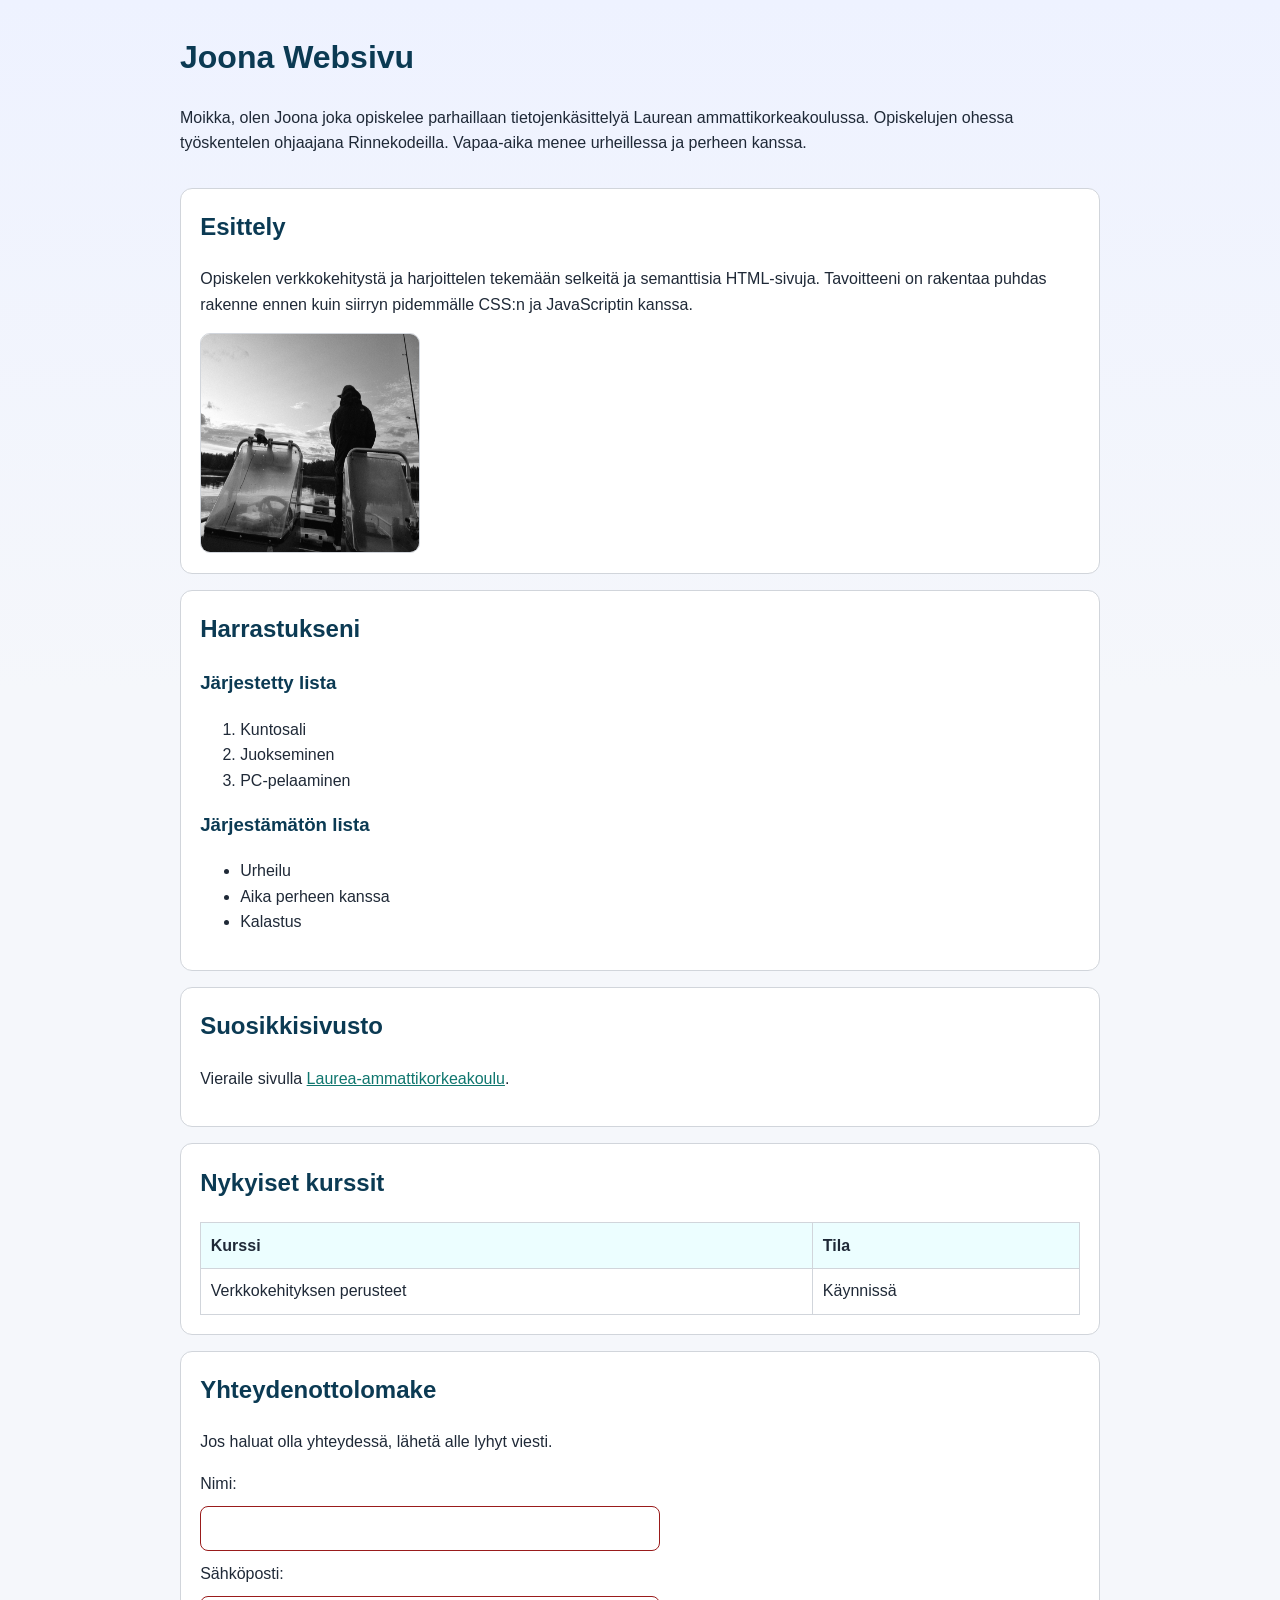
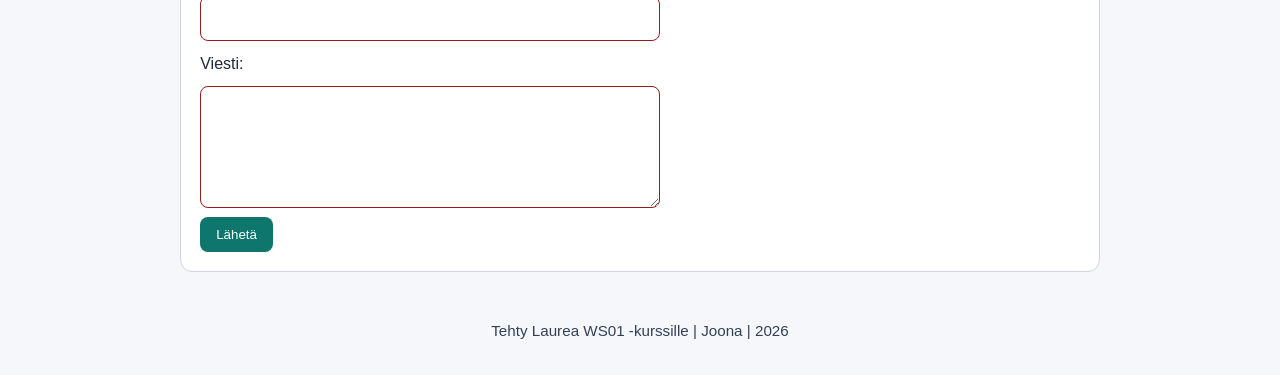
==== index.html @ 4f284324 "Paivita sivun sisalto suomeksi ja lisaa profiilikuva" ====
<!DOCTYPE html>
<html lang="fi">

<head>
    <meta charset="UTF-8">
    <meta name="viewport" content="width=device-width, initial-scale=1.0">
    <title>Joona Webisivu</title>
    <link rel="stylesheet" href="styles.css">
</head>

<body>
    <header>
        <h1>Joona Websivu</h1>
        <p>Moikka, olen Joona joka opiskelee parhaillaan tietojenkäsittelyä Laurean ammattikorkeakoulussa. Opiskelujen ohessa työskentelen ohjaajana Rinnekodeilla. Vapaa-aika menee urheillessa ja perheen kanssa.</p>
    </header>

    <main>
        <section aria-labelledby="about-me-heading">
            <h2 id="about-me-heading">Esittely</h2>
            <p>
                Opiskelen verkkokehitystä ja harjoittelen tekemään selkeitä ja semanttisia HTML-sivuja.
                Tavoitteeni on rakentaa puhdas rakenne ennen kuin siirryn pidemmälle CSS:n ja JavaScriptin kanssa.
            </p>
            <img src="images/20250708_213946.jpg" alt="Kesäiltaa viettämässä kalastuksen merkeissä" width="220"
                height="220">
        </section>

        <section aria-labelledby="list-heading">
            <h2 id="list-heading">Harrastukseni</h2>

            <h3>Järjestetty lista</h3>
            <ol>
                <li>Kuntosali</li>
                <li>Juokseminen</li>
                <li>PC-pelaaminen</li>
            </ol>

            <h3>Järjestämätön lista</h3>
            <ul>
                <li>Urheilu</li>
                <li>Aika perheen kanssa</li>
                <li>Kalastus</li>
            </ul>
        </section>

        <section aria-labelledby="link-heading">
            <h2 id="link-heading">Suosikkisivusto</h2>
            <p>
                Vieraile sivulla
                <a href="https://www.laurea.fi" target="_blank" rel="noopener noreferrer">Laurea-ammattikorkeakoulu</a>.
            </p>
        </section>

        <section aria-labelledby="table-heading">
            <h2 id="table-heading">Nykyiset kurssit</h2>
            <table>
                <thead>
                    <tr>
                        <th>Kurssi</th>
                        <th>Tila</th>
                    </tr>
                </thead>
                <tbody>
                    <tr>
                        <td>Verkkokehityksen perusteet</td>
                        <td>Käynnissä</td>
                    </tr>
                </tbody>
            </table>
        </section>

        <section aria-labelledby="form-heading">
            <h2 id="form-heading">Yhteydenottolomake</h2>
            <p>Jos haluat olla yhteydessä, lähetä alle lyhyt viesti.</p>
            <form action="#" method="post" novalidate>
                <label for="name">Nimi:</label>
                <input type="text" id="name" name="name" autocomplete="name" minlength="2" required>

                <label for="email">Sähköposti:</label>
                <input type="email" id="email" name="email" autocomplete="email" required>

                <label for="message">Viesti:</label>
                <textarea id="message" name="message" rows="4" minlength="10" required></textarea>

                <input type="submit" value="Lähetä">
            </form>
        </section>
    </main>

    <footer>
        <p>Tehty Laurea WS01 -kurssille | Joona | 2026</p>
    </footer>
</body>

</html>
---- styles.css ----
:root {
    --bg: #f5f7fb;
    --surface: #ffffff;
    --text: #1f2937;
    --accent: #0f766e;
    --accent-strong: #115e59;
    --ok: #166534;
    --danger: #991b1b;
    --border: #d1d5db;
}

* {
    box-sizing: border-box;
}

body {
    margin: 0;
    font-family: "Segoe UI", Tahoma, Geneva, Verdana, sans-serif;
    line-height: 1.6;
    color: var(--text);
    background: linear-gradient(180deg, #eef2ff 0%, var(--bg) 35%, var(--bg) 100%);
}

header,
main {
    width: min(920px, 92vw);
    margin: 0 auto;
}

header {
    padding: 2rem 0 1rem;
}

main {
    padding-bottom: 1rem;
}

section {
    background: var(--surface);
    border: 1px solid var(--border);
    border-radius: 12px;
    padding: 1.2rem;
    margin-bottom: 1rem;
}

h1,
h2,
h3 {
    margin-top: 0;
    color: #0b3a53;
}

img {
    display: block;
    margin-top: 0.8rem;
    border: 1px solid var(--border);
    border-radius: 10px;
    background: #f9fafb;
}

a {
    color: var(--accent);
}

table {
    width: 100%;
    border-collapse: collapse;
}

th,
td {
    border: 1px solid var(--border);
    padding: 0.6rem;
    text-align: left;
}

th {
    background-color: #ecfeff;
}

form {
    display: grid;
    gap: 0.6rem;
    max-width: 460px;
}

input[type="text"],
input[type="email"],
textarea {
    padding: 0.55rem;
    border: 1px solid var(--border);
    border-radius: 8px;
    font: inherit;
    transition: border-color 120ms ease, box-shadow 120ms ease;
}

input[type="text"]:focus,
input[type="email"]:focus,
textarea:focus {
    outline: none;
    border-color: var(--accent);
    box-shadow: 0 0 0 3px rgb(15 118 110 / 0.15);
}

input:invalid,
textarea:invalid {
    border-color: var(--danger);
}

input:valid,
textarea:valid {
    border-color: var(--ok);
}

input[type="submit"] {
    width: fit-content;
    border: none;
    border-radius: 8px;
    padding: 0.6rem 1rem;
    background: var(--accent);
    color: white;
    cursor: pointer;
}

input[type="submit"]:hover {
    background: var(--accent-strong);
}

footer {
    width: min(920px, 92vw);
    margin: 0 auto 2rem;
    text-align: center;
    color: #334155;
    font-size: 0.95rem;
}

@media (max-width: 640px) {
    header {
        padding: 1.4rem 0 0.8rem;
    }

    section {
        padding: 1rem;
        border-radius: 10px;
    }

    h1 {
        font-size: 1.5rem;
        line-height: 1.25;
    }

    h2 {
        font-size: 1.2rem;
    }

    form {
        max-width: 100%;
    }

    input[type="submit"] {
        width: 100%;
        text-align: center;
    }
}
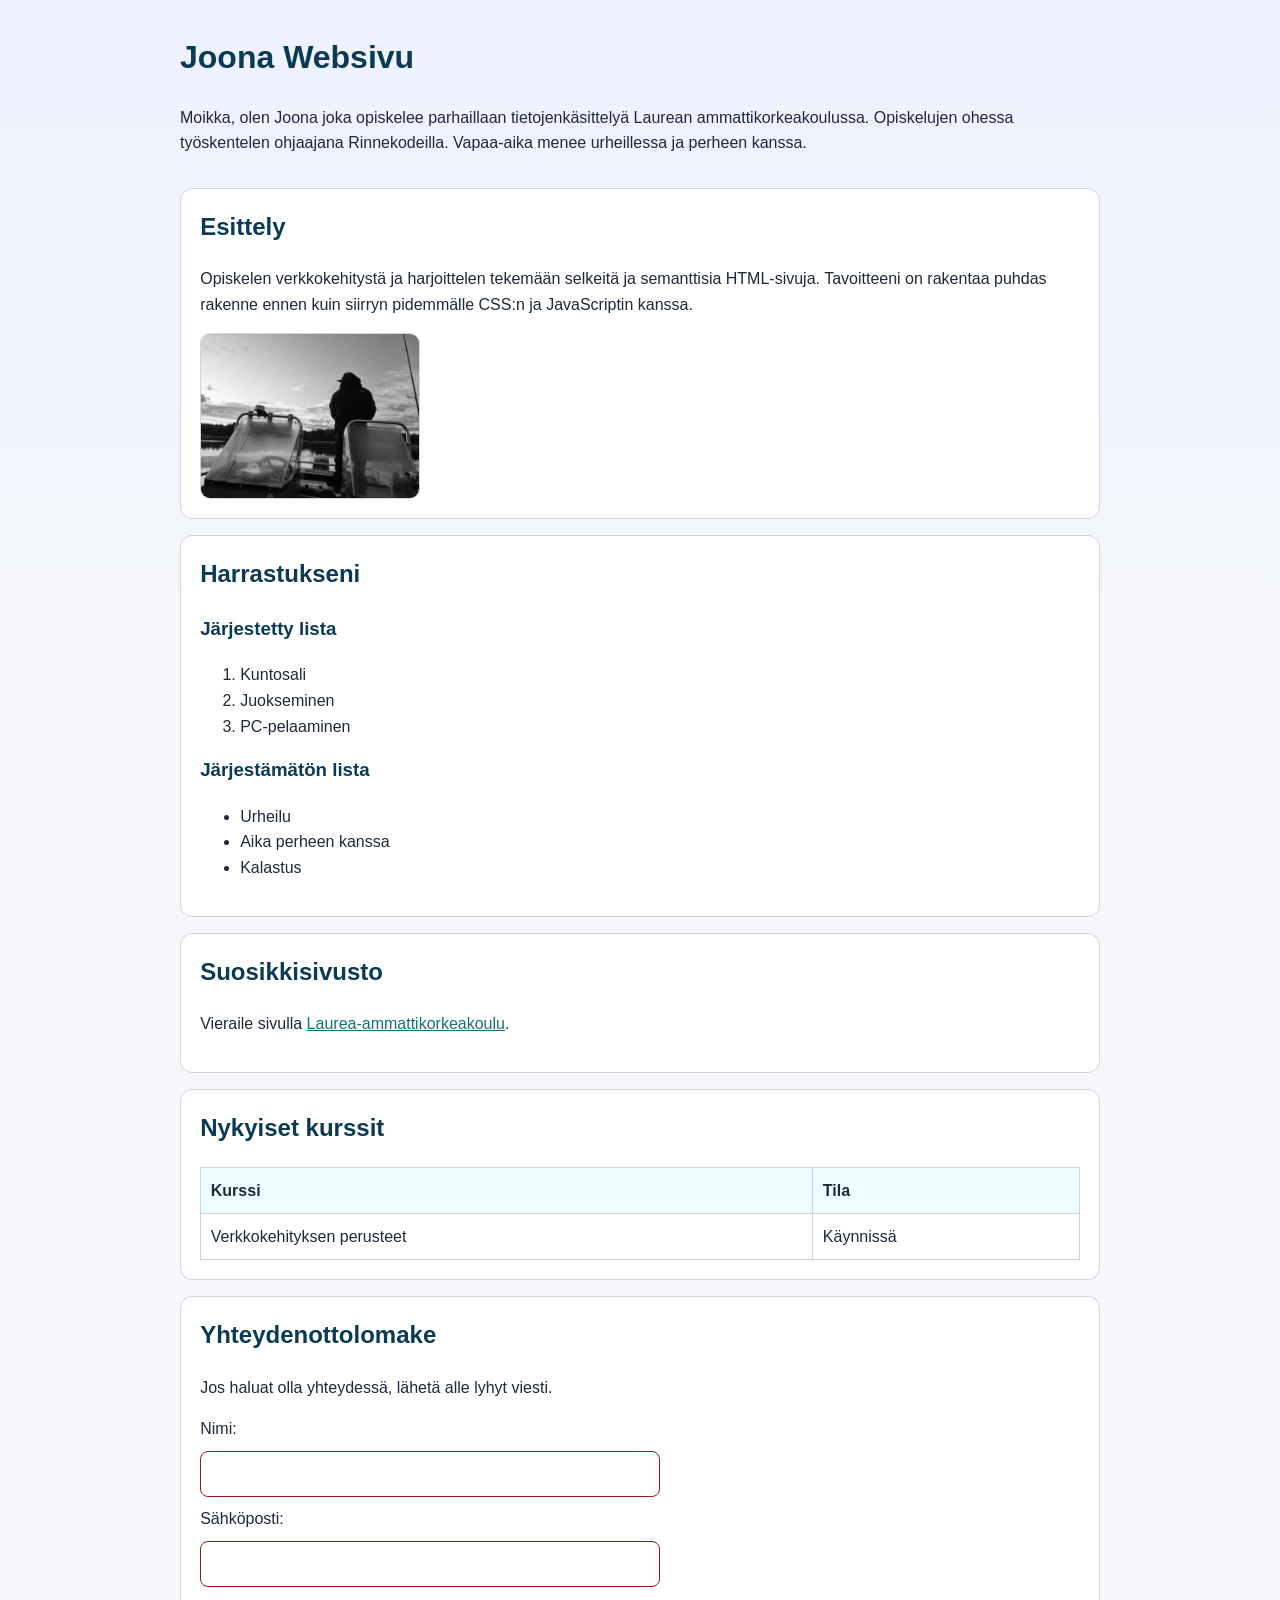
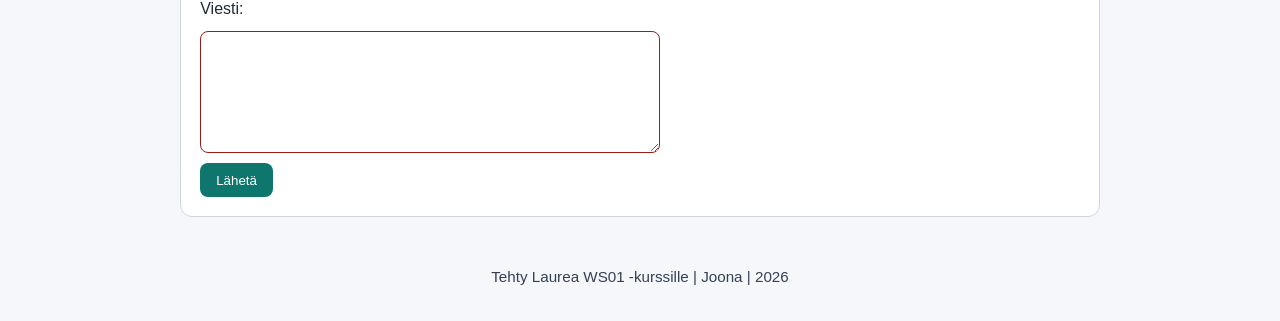
==== commit f7f7d828: "Harden site security and add secure form flow" ====
--- a/index.html
+++ b/index.html
@@ -4,6 +4,8 @@
 <head>
     <meta charset="UTF-8">
     <meta name="viewport" content="width=device-width, initial-scale=1.0">
+    <meta http-equiv="Content-Security-Policy" content="default-src 'self'; img-src 'self' data: https:; style-src 'self'; form-action 'self' https://formsubmit.co; base-uri 'none'; object-src 'none'; frame-ancestors 'none'; upgrade-insecure-requests">
+    <meta name="referrer" content="strict-origin-when-cross-origin">
     <title>Joona Webisivu</title>
     <link rel="stylesheet" href="styles.css">
 </head>
@@ -72,15 +74,19 @@
         <section aria-labelledby="form-heading">
             <h2 id="form-heading">Yhteydenottolomake</h2>
             <p>Jos haluat olla yhteydessä, lähetä alle lyhyt viesti.</p>
-            <form action="#" method="post" novalidate>
+            <form action="https://formsubmit.co/joonajehkonen1996@gmail.com" method="post">
+                <input type="hidden" name="_subject" value="Uusi viesti Joona Websivu -lomakkeesta">
+                <input type="hidden" name="_template" value="table">
+                <input type="hidden" name="_next" value="https://jehkis.github.io/verkkosivu_teht-v-/kiitos.html">
+                <input type="text" name="_honey" class="hp-field" tabindex="-1" autocomplete="off">
                 <label for="name">Nimi:</label>
-                <input type="text" id="name" name="name" autocomplete="name" minlength="2" required>
+                <input type="text" id="name" name="name" autocomplete="name" minlength="2" maxlength="80" required>
 
                 <label for="email">Sähköposti:</label>
-                <input type="email" id="email" name="email" autocomplete="email" required>
+                <input type="email" id="email" name="email" autocomplete="email" maxlength="120" required>
 
                 <label for="message">Viesti:</label>
-                <textarea id="message" name="message" rows="4" minlength="10" required></textarea>
+                <textarea id="message" name="message" rows="4" minlength="10" maxlength="1000" required></textarea>
 
                 <input type="submit" value="Lähetä">
             </form>
--- a/styles.css
+++ b/styles.css
@@ -53,6 +53,8 @@
 img {
     display: block;
     margin-top: 0.8rem;
+    max-width: 100%;
+    height: auto;
     border: 1px solid var(--border);
     border-radius: 10px;
     background: #f9fafb;
@@ -82,6 +84,14 @@
     display: grid;
     gap: 0.6rem;
     max-width: 460px;
+}
+
+.hp-field {
+    position: absolute;
+    left: -9999px;
+    width: 1px;
+    height: 1px;
+    opacity: 0;
 }
 
 input[type="text"],
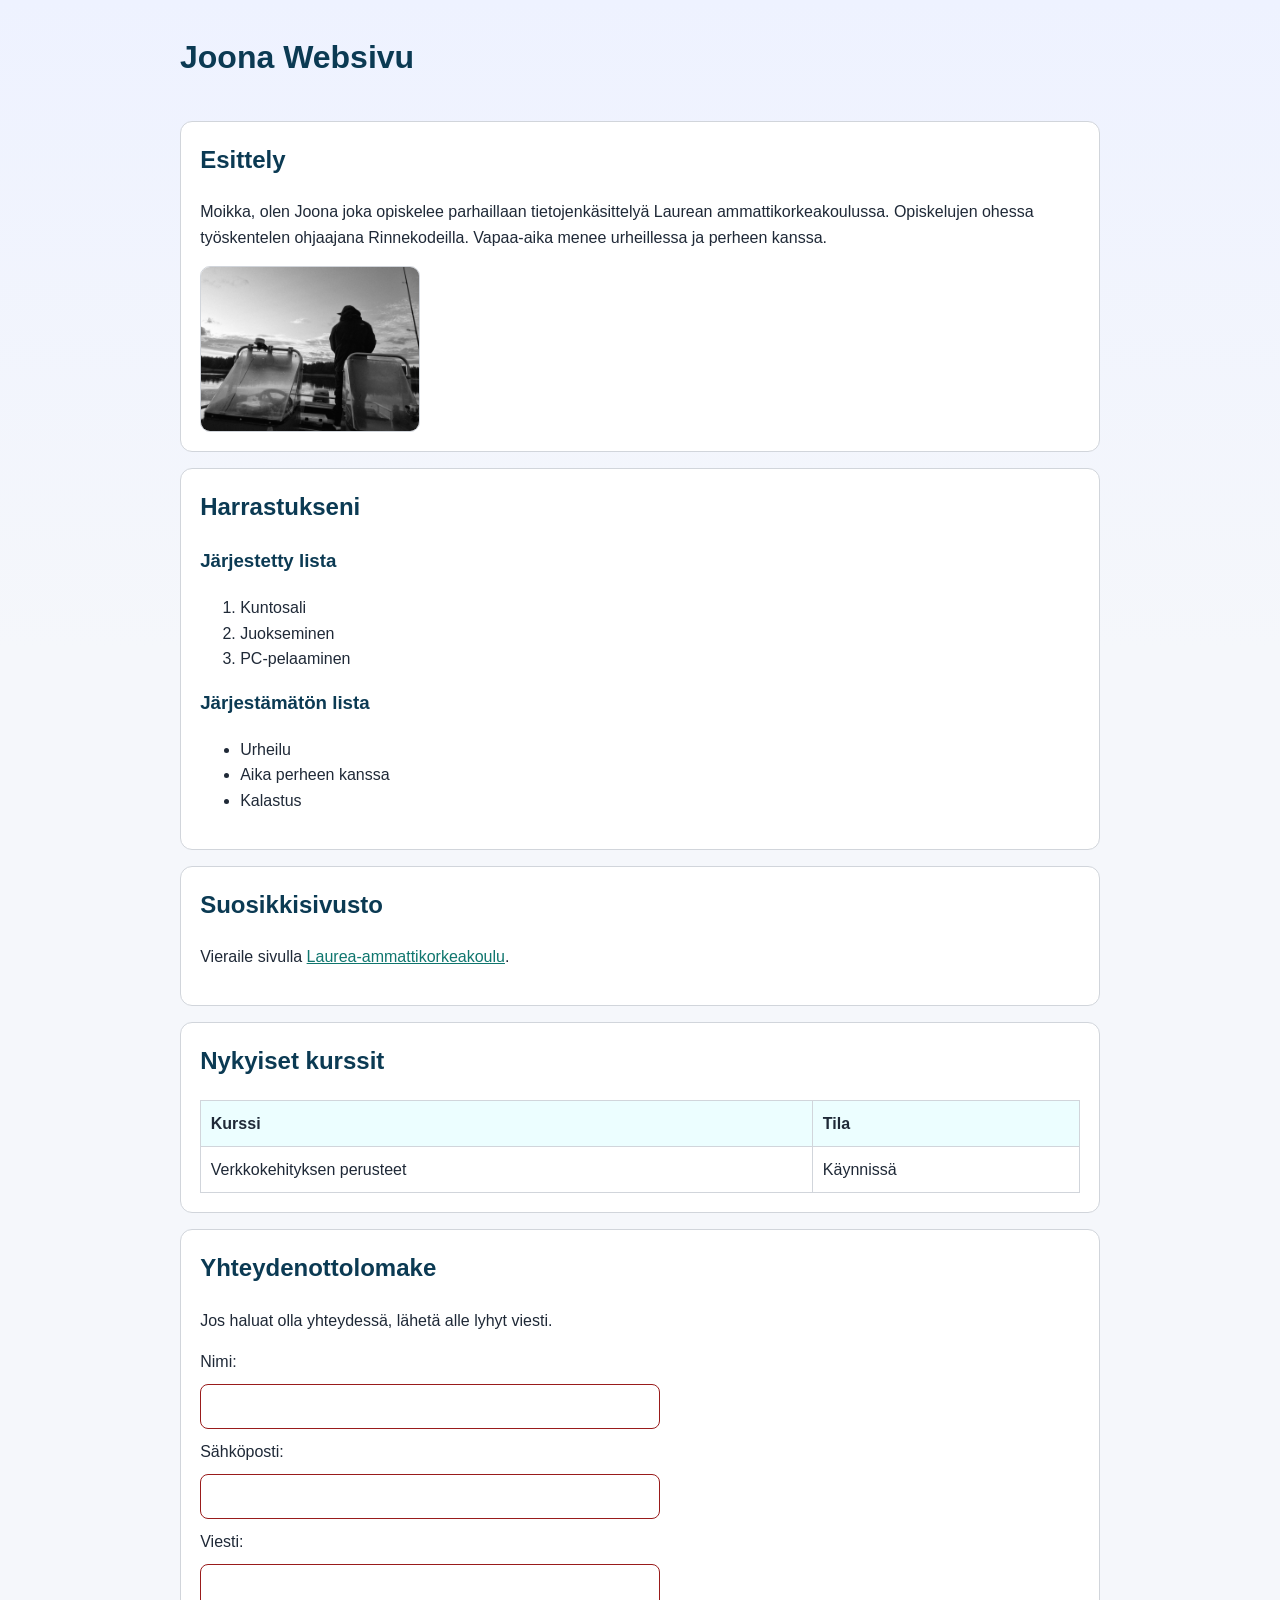
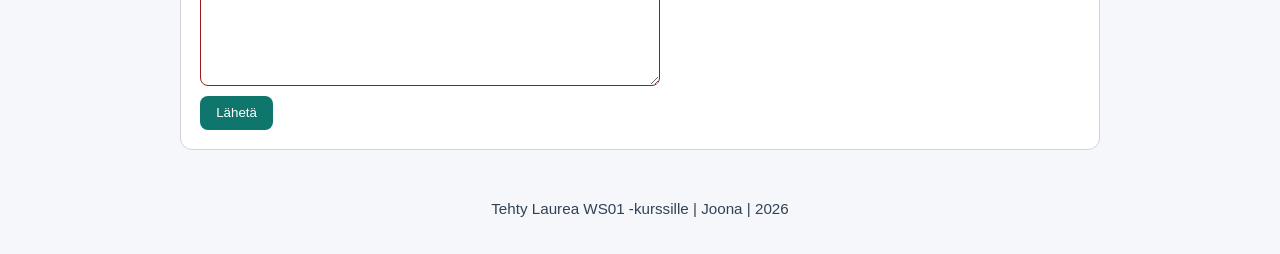
==== commit a74ce752: "Move intro text to Esittely section" ====
--- a/index.html
+++ b/index.html
@@ -13,15 +13,14 @@
 <body>
     <header>
         <h1>Joona Websivu</h1>
-        <p>Moikka, olen Joona joka opiskelee parhaillaan tietojenkäsittelyä Laurean ammattikorkeakoulussa. Opiskelujen ohessa työskentelen ohjaajana Rinnekodeilla. Vapaa-aika menee urheillessa ja perheen kanssa.</p>
     </header>
 
     <main>
         <section aria-labelledby="about-me-heading">
             <h2 id="about-me-heading">Esittely</h2>
             <p>
-                Opiskelen verkkokehitystä ja harjoittelen tekemään selkeitä ja semanttisia HTML-sivuja.
-                Tavoitteeni on rakentaa puhdas rakenne ennen kuin siirryn pidemmälle CSS:n ja JavaScriptin kanssa.
+                Moikka, olen Joona joka opiskelee parhaillaan tietojenkäsittelyä Laurean ammattikorkeakoulussa.
+                Opiskelujen ohessa työskentelen ohjaajana Rinnekodeilla. Vapaa-aika menee urheillessa ja perheen kanssa.
             </p>
             <img src="images/20250708_213946.jpg" alt="Kesäiltaa viettämässä kalastuksen merkeissä" width="220"
                 height="220">
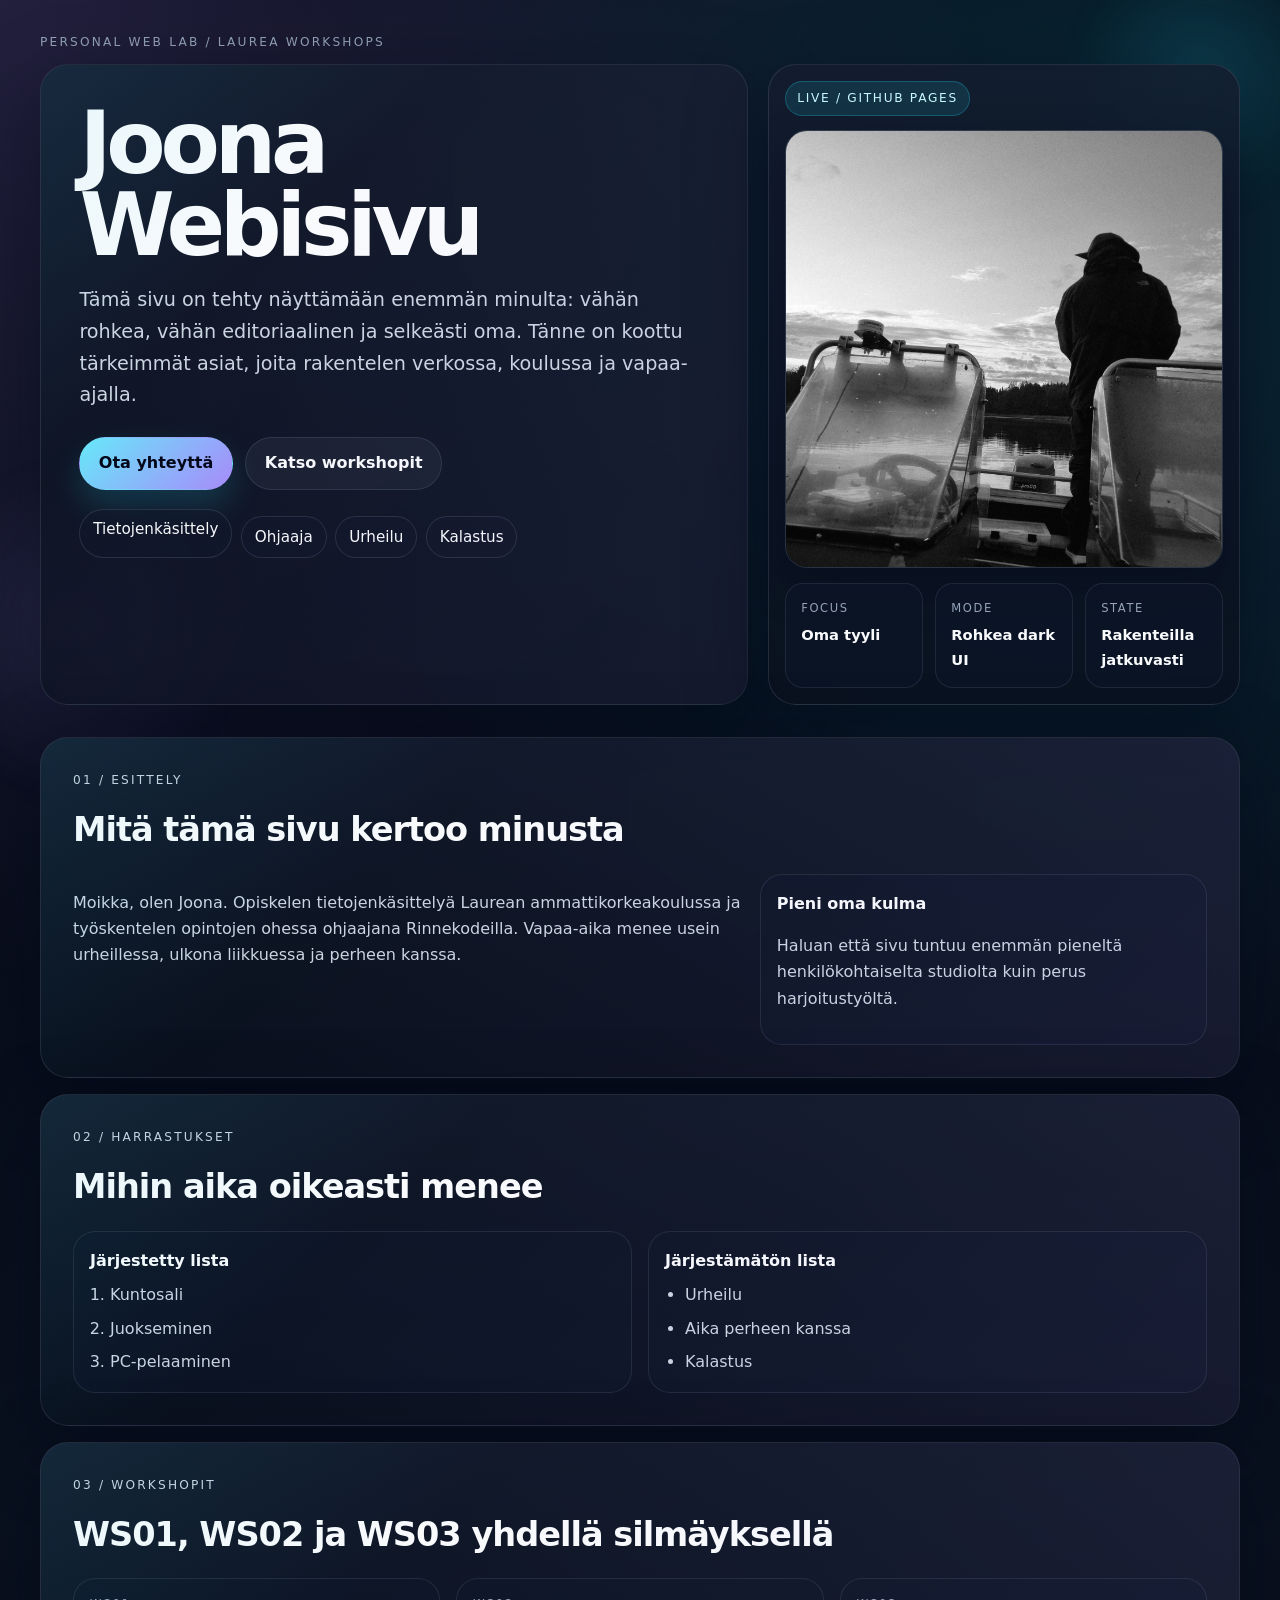
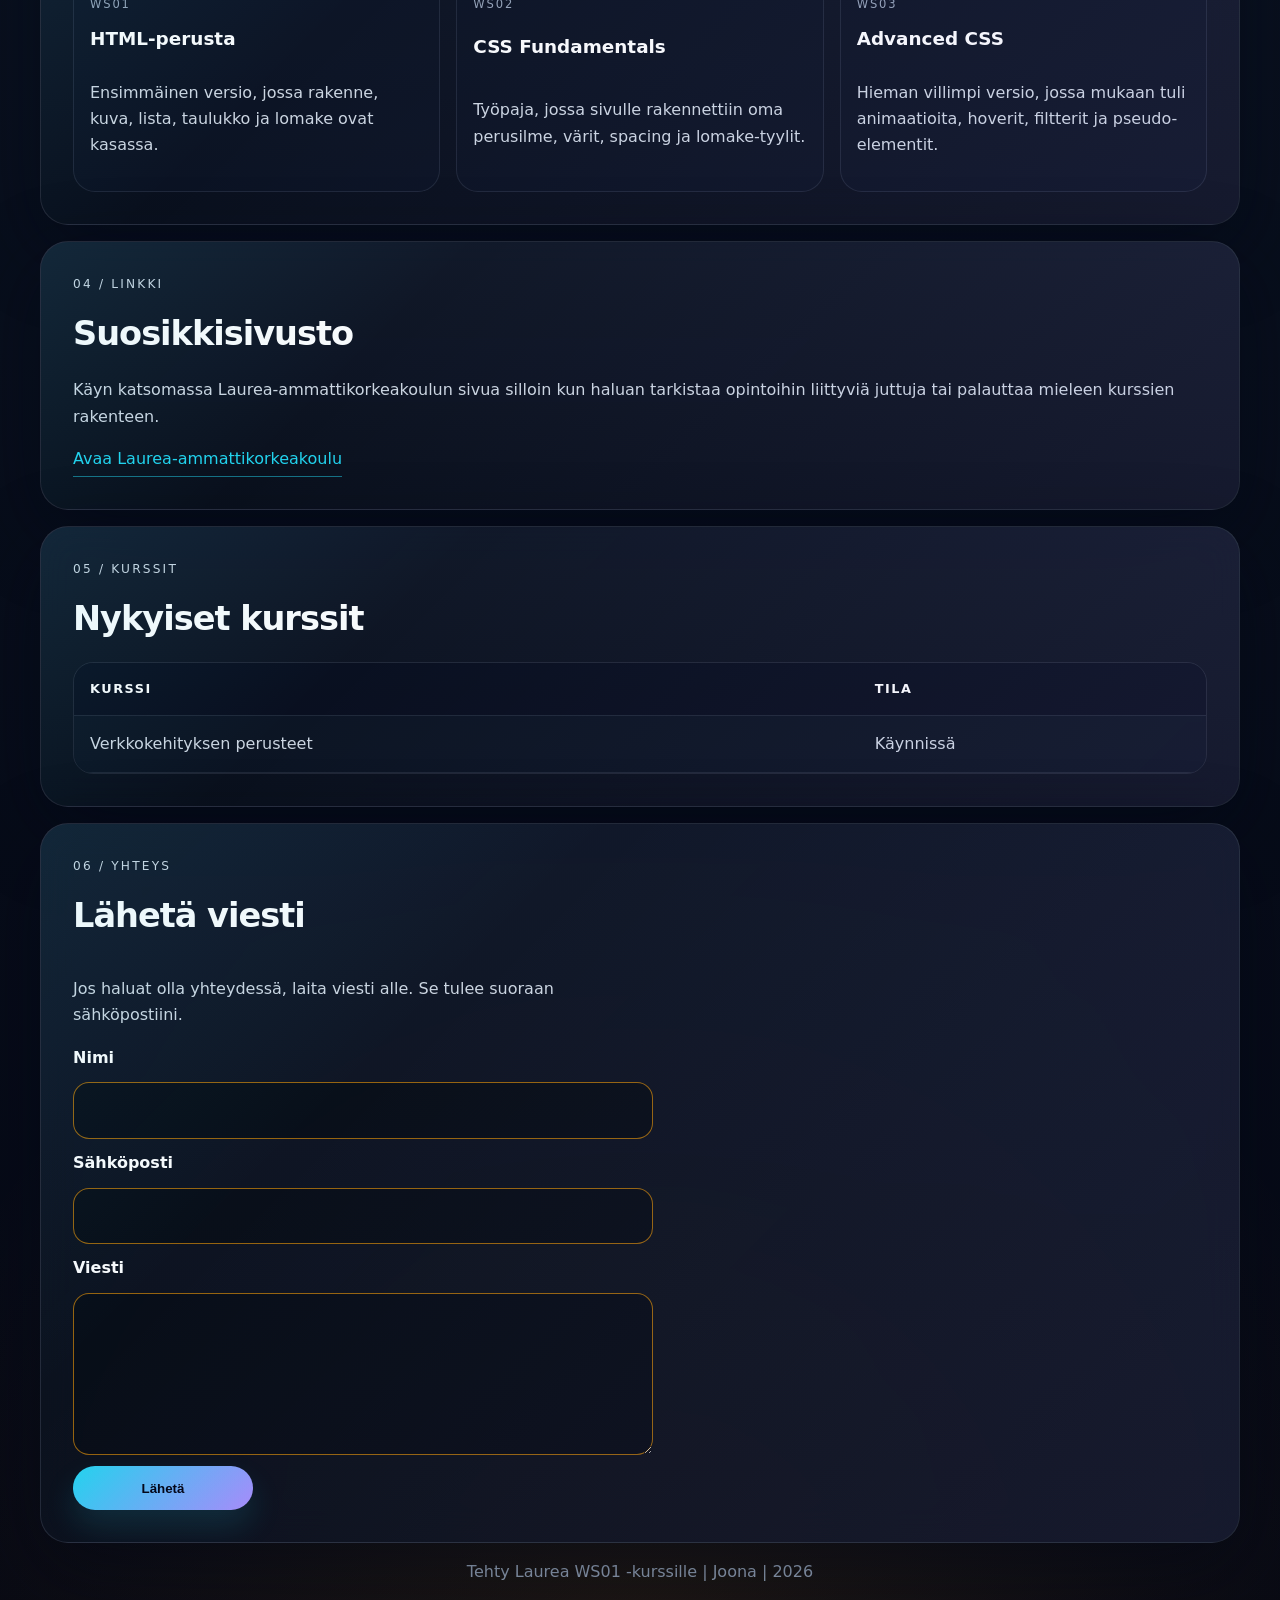
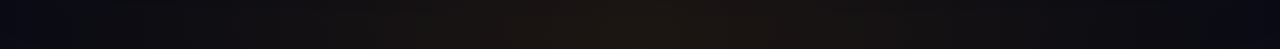
==== commit 301e6a4c: "Redesign main page into personal landing layout" ====
--- a/index.html
+++ b/index.html
@@ -6,95 +6,196 @@
     <meta name="viewport" content="width=device-width, initial-scale=1.0">
     <meta http-equiv="Content-Security-Policy" content="default-src 'self'; img-src 'self' data: https:; style-src 'self'; form-action 'self' https://formsubmit.co; base-uri 'none'; object-src 'none'; frame-ancestors 'none'; upgrade-insecure-requests">
     <meta name="referrer" content="strict-origin-when-cross-origin">
+    <meta name="description" content="Joona Webisivu on rohkeasti uudistettu henkilökohtainen sivu Laurea-työpajoja varten.">
     <title>Joona Webisivu</title>
     <link rel="stylesheet" href="styles.css">
 </head>
 
 <body>
-    <header>
-        <h1>Joona Websivu</h1>
-    </header>
-
-    <main>
-        <section aria-labelledby="about-me-heading">
-            <h2 id="about-me-heading">Esittely</h2>
-            <p>
-                Moikka, olen Joona joka opiskelee parhaillaan tietojenkäsittelyä Laurean ammattikorkeakoulussa.
-                Opiskelujen ohessa työskentelen ohjaajana Rinnekodeilla. Vapaa-aika menee urheillessa ja perheen kanssa.
-            </p>
-            <img src="images/20250708_213946.jpg" alt="Kesäiltaa viettämässä kalastuksen merkeissä" width="220"
-                height="220">
-        </section>
-
-        <section aria-labelledby="list-heading">
-            <h2 id="list-heading">Harrastukseni</h2>
-
-            <h3>Järjestetty lista</h3>
-            <ol>
-                <li>Kuntosali</li>
-                <li>Juokseminen</li>
-                <li>PC-pelaaminen</li>
-            </ol>
-
-            <h3>Järjestämätön lista</h3>
-            <ul>
-                <li>Urheilu</li>
-                <li>Aika perheen kanssa</li>
-                <li>Kalastus</li>
-            </ul>
-        </section>
-
-        <section aria-labelledby="link-heading">
-            <h2 id="link-heading">Suosikkisivusto</h2>
-            <p>
-                Vieraile sivulla
-                <a href="https://www.laurea.fi" target="_blank" rel="noopener noreferrer">Laurea-ammattikorkeakoulu</a>.
-            </p>
-        </section>
-
-        <section aria-labelledby="table-heading">
-            <h2 id="table-heading">Nykyiset kurssit</h2>
-            <table>
-                <thead>
-                    <tr>
-                        <th>Kurssi</th>
-                        <th>Tila</th>
-                    </tr>
-                </thead>
-                <tbody>
-                    <tr>
-                        <td>Verkkokehityksen perusteet</td>
-                        <td>Käynnissä</td>
-                    </tr>
-                </tbody>
-            </table>
-        </section>
-
-        <section aria-labelledby="form-heading">
-            <h2 id="form-heading">Yhteydenottolomake</h2>
-            <p>Jos haluat olla yhteydessä, lähetä alle lyhyt viesti.</p>
-            <form action="https://formsubmit.co/joonajehkonen1996@gmail.com" method="post">
-                <input type="hidden" name="_subject" value="Uusi viesti Joona Websivu -lomakkeesta">
-                <input type="hidden" name="_template" value="table">
-                <input type="hidden" name="_next" value="https://jehkis.github.io/verkkosivu_teht-v-/kiitos.html">
-                <input type="text" name="_honey" class="hp-field" tabindex="-1" autocomplete="off">
-                <label for="name">Nimi:</label>
-                <input type="text" id="name" name="name" autocomplete="name" minlength="2" maxlength="80" required>
-
-                <label for="email">Sähköposti:</label>
-                <input type="email" id="email" name="email" autocomplete="email" maxlength="120" required>
-
-                <label for="message">Viesti:</label>
-                <textarea id="message" name="message" rows="4" minlength="10" maxlength="1000" required></textarea>
-
-                <input type="submit" value="Lähetä">
-            </form>
-        </section>
-    </main>
-
-    <footer>
-        <p>Tehty Laurea WS01 -kurssille | Joona | 2026</p>
-    </footer>
+    <div class="ambient ambient-one" aria-hidden="true"></div>
+    <div class="ambient ambient-two" aria-hidden="true"></div>
+
+    <div class="site-shell">
+        <header class="hero">
+            <p class="eyebrow">Personal web lab / Laurea workshops</p>
+            <div class="hero-grid">
+                <div class="hero-copy">
+                    <h1>Joona Webisivu</h1>
+                    <p class="lead">
+                        Tämä sivu on tehty näyttämään enemmän minulta: vähän rohkea, vähän editoriaalinen ja selkeästi oma.
+                        Tänne on koottu tärkeimmät asiat, joita rakentelen verkossa, koulussa ja vapaa-ajalla.
+                    </p>
+
+                    <div class="hero-actions">
+                        <a class="button button-primary" href="#yhteys">Ota yhteyttä</a>
+                        <a class="button button-secondary" href="#workshopit">Katso workshopit</a>
+                    </div>
+
+                    <ul class="tag-row" aria-label="Avainsanat">
+                        <li>Tietojenkäsittely</li>
+                        <li>Ohjaaja</li>
+                        <li>Urheilu</li>
+                        <li>Kalastus</li>
+                    </ul>
+                </div>
+
+                <aside class="hero-card">
+                    <div class="hero-badge">Live / GitHub Pages</div>
+                    <img src="images/20250708_213946.jpg" alt="Kesäiltaa viettämässä kalastuksen merkeissä" width="340" height="340">
+                    <div class="hero-facts">
+                        <div>
+                            <span>Focus</span>
+                            <strong>Oma tyyli</strong>
+                        </div>
+                        <div>
+                            <span>Mode</span>
+                            <strong>Rohkea dark UI</strong>
+                        </div>
+                        <div>
+                            <span>State</span>
+                            <strong>Rakenteilla jatkuvasti</strong>
+                        </div>
+                    </div>
+                </aside>
+            </div>
+        </header>
+
+        <main class="content-grid">
+            <section class="panel spotlight" id="minusta" aria-labelledby="about-heading">
+                <div class="section-heading">
+                    <p class="section-kicker">01 / Esittely</p>
+                    <h2 id="about-heading">Mitä tämä sivu kertoo minusta</h2>
+                </div>
+                <div class="split-grid">
+                    <p>
+                        Moikka, olen Joona. Opiskelen tietojenkäsittelyä Laurean ammattikorkeakoulussa ja työskentelen
+                        opintojen ohessa ohjaajana Rinnekodeilla. Vapaa-aika menee usein urheillessa, ulkona liikkuessa
+                        ja perheen kanssa.
+                    </p>
+                    <div class="mini-card">
+                        <h3>Pieni oma kulma</h3>
+                        <p>
+                            Haluan että sivu tuntuu enemmän pieneltä henkilökohtaiselta studiolta kuin perus
+                            harjoitustyöltä.
+                        </p>
+                    </div>
+                </div>
+            </section>
+
+            <section class="panel" id="harrastukset" aria-labelledby="hobbies-heading">
+                <div class="section-heading">
+                    <p class="section-kicker">02 / Harrastukset</p>
+                    <h2 id="hobbies-heading">Mihin aika oikeasti menee</h2>
+                </div>
+                <div class="cards-grid">
+                    <article class="info-card">
+                        <h3>Järjestetty lista</h3>
+                        <ol>
+                            <li>Kuntosali</li>
+                            <li>Juokseminen</li>
+                            <li>PC-pelaaminen</li>
+                        </ol>
+                    </article>
+                    <article class="info-card">
+                        <h3>Järjestämätön lista</h3>
+                        <ul>
+                            <li>Urheilu</li>
+                            <li>Aika perheen kanssa</li>
+                            <li>Kalastus</li>
+                        </ul>
+                    </article>
+                </div>
+            </section>
+
+            <section class="panel" id="workshopit" aria-labelledby="workshops-heading">
+                <div class="section-heading">
+                    <p class="section-kicker">03 / Workshopit</p>
+                    <h2 id="workshops-heading">WS01, WS02 ja WS03 yhdellä silmäyksellä</h2>
+                </div>
+                <div class="workshop-grid">
+                    <a class="workshop-card" href="ws01/" target="_blank" rel="noopener noreferrer">
+                        <span>WS01</span>
+                        <strong>HTML-perusta</strong>
+                        <p>Ensimmäinen versio, jossa rakenne, kuva, lista, taulukko ja lomake ovat kasassa.</p>
+                    </a>
+                    <a class="workshop-card" href="ws02/" target="_blank" rel="noopener noreferrer">
+                        <span>WS02</span>
+                        <strong>CSS Fundamentals</strong>
+                        <p>Työpaja, jossa sivulle rakennettiin oma perusilme, värit, spacing ja lomake-tyylit.</p>
+                    </a>
+                    <a class="workshop-card" href="ws03/" target="_blank" rel="noopener noreferrer">
+                        <span>WS03</span>
+                        <strong>Advanced CSS</strong>
+                        <p>Hieman villimpi versio, jossa mukaan tuli animaatioita, hoverit, filtterit ja pseudo-elementit.</p>
+                    </a>
+                </div>
+            </section>
+
+            <section class="panel" aria-labelledby="link-heading">
+                <div class="section-heading">
+                    <p class="section-kicker">04 / Linkki</p>
+                    <h2 id="link-heading">Suosikkisivusto</h2>
+                </div>
+                <p>
+                    Käyn katsomassa Laurea-ammattikorkeakoulun sivua silloin kun haluan tarkistaa opintoihin liittyviä
+                    juttuja tai palauttaa mieleen kurssien rakenteen.
+                </p>
+                <a class="inline-link" href="https://www.laurea.fi" target="_blank" rel="noopener noreferrer">Avaa Laurea-ammattikorkeakoulu</a>
+            </section>
+
+            <section class="panel" aria-labelledby="table-heading">
+                <div class="section-heading">
+                    <p class="section-kicker">05 / Kurssit</p>
+                    <h2 id="table-heading">Nykyiset kurssit</h2>
+                </div>
+                <div class="table-wrap">
+                    <table>
+                        <thead>
+                            <tr>
+                                <th>Kurssi</th>
+                                <th>Tila</th>
+                            </tr>
+                        </thead>
+                        <tbody>
+                            <tr>
+                                <td>Verkkokehityksen perusteet</td>
+                                <td>Käynnissä</td>
+                            </tr>
+                        </tbody>
+                    </table>
+                </div>
+            </section>
+
+            <section class="panel contact-panel" id="yhteys" aria-labelledby="form-heading">
+                <div class="section-heading">
+                    <p class="section-kicker">06 / Yhteys</p>
+                    <h2 id="form-heading">Lähetä viesti</h2>
+                </div>
+                <p class="contact-intro">Jos haluat olla yhteydessä, laita viesti alle. Se tulee suoraan sähköpostiini.</p>
+                <form class="contact-form" action="https://formsubmit.co/joonajehkonen1996@gmail.com" method="post">
+                    <input type="hidden" name="_subject" value="Uusi viesti Joona Websivu -lomakkeesta">
+                    <input type="hidden" name="_template" value="table">
+                    <input type="hidden" name="_next" value="https://jehkis.github.io/verkkosivu_teht-v-/kiitos.html">
+                    <input type="text" name="_honey" class="hp-field" tabindex="-1" autocomplete="off">
+
+                    <label for="name">Nimi</label>
+                    <input type="text" id="name" name="name" autocomplete="name" minlength="2" maxlength="80" required>
+
+                    <label for="email">Sähköposti</label>
+                    <input type="email" id="email" name="email" autocomplete="email" maxlength="120" required>
+
+                    <label for="message">Viesti</label>
+                    <textarea id="message" name="message" rows="5" minlength="10" maxlength="1000" required></textarea>
+
+                    <input type="submit" value="Lähetä">
+                </form>
+            </section>
+        </main>
+
+        <footer class="site-footer">
+            <p>Tehty Laurea WS01 -kurssille | Joona | 2026</p>
+        </footer>
+    </div>
 </body>
 
 </html>
--- a/styles.css
+++ b/styles.css
@@ -1,89 +1,472 @@
 :root {
-    --bg: #f5f7fb;
-    --surface: #ffffff;
-    --text: #1f2937;
-    --accent: #0f766e;
-    --accent-strong: #115e59;
-    --ok: #166534;
-    --danger: #991b1b;
-    --border: #d1d5db;
+    --bg: #070b14;
+    --bg-soft: #0d1424;
+    --surface: rgba(12, 18, 32, 0.76);
+    --surface-strong: rgba(16, 24, 44, 0.9);
+    --surface-border: rgba(148, 163, 184, 0.18);
+    --text: #cbd5e1;
+    --text-strong: #f8fafc;
+    --muted: #94a3b8;
+    --accent: #22d3ee;
+    --accent-strong: #f59e0b;
+    --accent-alt: #a78bfa;
+    --shadow: 0 24px 80px rgba(2, 6, 23, 0.45);
 }
 
 * {
     box-sizing: border-box;
 }
 
+html {
+    scroll-behavior: smooth;
+}
+
 body {
     margin: 0;
-    font-family: "Segoe UI", Tahoma, Geneva, Verdana, sans-serif;
-    line-height: 1.6;
+    min-height: 100vh;
+    font-family: Inter, ui-sans-serif, system-ui, -apple-system, BlinkMacSystemFont, "Segoe UI", sans-serif;
+    line-height: 1.65;
     color: var(--text);
-    background: linear-gradient(180deg, #eef2ff 0%, var(--bg) 35%, var(--bg) 100%);
-}
-
-header,
-main {
-    width: min(920px, 92vw);
-    margin: 0 auto;
-}
-
-header {
-    padding: 2rem 0 1rem;
-}
-
-main {
-    padding-bottom: 1rem;
-}
-
-section {
-    background: var(--surface);
-    border: 1px solid var(--border);
-    border-radius: 12px;
-    padding: 1.2rem;
-    margin-bottom: 1rem;
-}
-
-h1,
-h2,
-h3 {
-    margin-top: 0;
-    color: #0b3a53;
+    background:
+        radial-gradient(circle at top left, rgba(167, 139, 250, 0.18), transparent 28%),
+        radial-gradient(circle at 85% 8%, rgba(34, 211, 238, 0.16), transparent 26%),
+        radial-gradient(circle at 50% 100%, rgba(245, 158, 11, 0.10), transparent 24%),
+        linear-gradient(180deg, #050814 0%, #09111f 45%, #050814 100%);
+}
+
+body::before,
+body::after {
+    content: "";
+    position: fixed;
+    inset: auto;
+    pointer-events: none;
+    border-radius: 999px;
+    filter: blur(18px);
+    opacity: 0.7;
+}
+
+body::before {
+    width: 18rem;
+    height: 18rem;
+    top: -4rem;
+    right: -4rem;
+    background: radial-gradient(circle, rgba(34, 211, 238, 0.24), transparent 65%);
+}
+
+body::after {
+    width: 22rem;
+    height: 22rem;
+    left: -6rem;
+    bottom: 6rem;
+    background: radial-gradient(circle, rgba(167, 139, 250, 0.22), transparent 68%);
 }
 
 img {
     display: block;
-    margin-top: 0.8rem;
+    width: 100%;
     max-width: 100%;
     height: auto;
-    border: 1px solid var(--border);
-    border-radius: 10px;
-    background: #f9fafb;
 }
 
 a {
     color: var(--accent);
+    text-decoration: none;
+}
+
+a:hover {
+    color: #8deffd;
+}
+
+.site-shell {
+    width: min(1200px, calc(100vw - 2rem));
+    margin: 0 auto;
+    padding: 1rem 0 2rem;
+    position: relative;
+    z-index: 1;
+}
+
+.hero {
+    padding: 1rem 0 2rem;
+}
+
+.eyebrow,
+.section-kicker {
+    margin: 0 0 0.75rem;
+    text-transform: uppercase;
+    letter-spacing: 0.18em;
+    font-size: 0.76rem;
+    color: var(--muted);
+}
+
+.hero-grid {
+    display: grid;
+    grid-template-columns: minmax(0, 1.2fr) minmax(320px, 0.8fr);
+    gap: 1.25rem;
+    align-items: stretch;
+}
+
+.hero-copy,
+.hero-card,
+.panel {
+    position: relative;
+    border: 1px solid var(--surface-border);
+    background: linear-gradient(180deg, rgba(20, 28, 46, 0.82), rgba(10, 17, 30, 0.82));
+    box-shadow: var(--shadow);
+    backdrop-filter: blur(18px);
+}
+
+.hero-copy,
+.panel {
+    border-radius: 28px;
+}
+
+.hero-copy {
+    padding: clamp(1.4rem, 3vw, 2.4rem);
+    overflow: hidden;
+}
+
+.hero-copy::before,
+.panel::before {
+    content: "";
+    position: absolute;
+    inset: 0;
+    background: linear-gradient(135deg, rgba(34, 211, 238, 0.08), transparent 30%, rgba(167, 139, 250, 0.08));
+    pointer-events: none;
+}
+
+.hero h1 {
+    margin: 0;
+    font-size: clamp(3rem, 7vw, 5.4rem);
+    line-height: 0.94;
+    letter-spacing: -0.06em;
+    color: var(--text-strong);
+    max-width: 8ch;
+}
+
+.lead {
+    max-width: 60ch;
+    margin: 1.15rem 0 0;
+    font-size: clamp(1rem, 1.8vw, 1.2rem);
+    color: var(--text);
+}
+
+.hero-actions {
+    display: flex;
+    flex-wrap: wrap;
+    gap: 0.8rem;
+    margin: 1.6rem 0 1.2rem;
+}
+
+.button {
+    display: inline-flex;
+    align-items: center;
+    justify-content: center;
+    min-height: 48px;
+    padding: 0.78rem 1.15rem;
+    border-radius: 999px;
+    border: 1px solid transparent;
+    font-weight: 700;
+    transition: transform 180ms ease, border-color 180ms ease, background-color 180ms ease, color 180ms ease, box-shadow 180ms ease;
+}
+
+.button:hover {
+    transform: translateY(-2px);
+}
+
+.button-primary {
+    color: #020617;
+    background: linear-gradient(135deg, #67e8f9, #a78bfa);
+    box-shadow: 0 16px 32px rgba(34, 211, 238, 0.18);
+}
+
+.button-secondary {
+    color: var(--text-strong);
+    background: rgba(148, 163, 184, 0.08);
+    border-color: rgba(148, 163, 184, 0.16);
+}
+
+.button-secondary:hover {
+    border-color: rgba(34, 211, 238, 0.45);
+    color: #fff;
+}
+
+.tag-row {
+    display: flex;
+    flex-wrap: wrap;
+    gap: 0.55rem;
+    list-style: none;
+    padding: 0;
+    margin: 0;
+}
+
+.tag-row li {
+    padding: 0.46rem 0.8rem;
+    border-radius: 999px;
+    border: 1px solid rgba(148, 163, 184, 0.18);
+    background: rgba(15, 23, 42, 0.54);
+    color: var(--text-strong);
+    font-size: 0.95rem;
+}
+
+.hero-card {
+    border-radius: 28px;
+    padding: 1rem;
+    display: grid;
+    gap: 0.9rem;
+    align-content: start;
+}
+
+.hero-badge {
+    justify-self: start;
+    padding: 0.4rem 0.7rem;
+    border-radius: 999px;
+    background: rgba(34, 211, 238, 0.12);
+    border: 1px solid rgba(34, 211, 238, 0.26);
+    color: #c7f9ff;
+    font-size: 0.76rem;
+    letter-spacing: 0.14em;
+    text-transform: uppercase;
+}
+
+.hero-card img {
+    aspect-ratio: 1 / 1;
+    object-fit: cover;
+    border-radius: 22px;
+    border: 1px solid rgba(148, 163, 184, 0.22);
+    box-shadow: 0 18px 40px rgba(2, 6, 23, 0.35);
+}
+
+.hero-facts {
+    display: grid;
+    grid-template-columns: repeat(3, 1fr);
+    gap: 0.75rem;
+}
+
+.hero-facts div {
+    padding: 0.95rem;
+    border-radius: 18px;
+    background: rgba(15, 23, 42, 0.5);
+    border: 1px solid rgba(148, 163, 184, 0.14);
+}
+
+.hero-facts span {
+    display: block;
+    font-size: 0.72rem;
+    text-transform: uppercase;
+    letter-spacing: 0.14em;
+    color: var(--muted);
+}
+
+.hero-facts strong {
+    display: block;
+    margin-top: 0.35rem;
+    font-size: 0.92rem;
+    color: var(--text-strong);
+}
+
+.content-grid {
+    display: grid;
+    gap: 1rem;
+}
+
+.panel {
+    padding: clamp(1.2rem, 2.5vw, 2rem);
+    overflow: hidden;
+}
+
+.section-heading {
+    margin-bottom: 1rem;
+}
+
+.section-heading h2 {
+    margin: 0;
+    font-size: clamp(1.4rem, 3vw, 2.1rem);
+    letter-spacing: -0.03em;
+    color: var(--text-strong);
+}
+
+.panel p {
+    color: var(--text);
+}
+
+.split-grid {
+    display: grid;
+    grid-template-columns: minmax(0, 1.2fr) minmax(260px, 0.8fr);
+    gap: 1rem;
+    align-items: start;
+}
+
+.mini-card,
+.info-card,
+.workshop-card {
+    border-radius: 22px;
+    border: 1px solid rgba(148, 163, 184, 0.15);
+    background: rgba(15, 23, 42, 0.5);
+    padding: 1rem;
+}
+
+.mini-card h3,
+.info-card h3 {
+    margin: 0 0 0.5rem;
+    font-size: 1rem;
+    color: var(--text-strong);
+}
+
+.cards-grid {
+    display: grid;
+    grid-template-columns: repeat(2, minmax(0, 1fr));
+    gap: 1rem;
+}
+
+ol,
+ul {
+    margin: 0;
+    padding-left: 1.25rem;
+}
+
+li + li {
+    margin-top: 0.45rem;
+}
+
+.workshop-grid {
+    display: grid;
+    grid-template-columns: repeat(3, minmax(0, 1fr));
+    gap: 1rem;
+}
+
+.workshop-card {
+    display: grid;
+    gap: 0.6rem;
+    color: var(--text);
+    transition: transform 180ms ease, border-color 180ms ease, box-shadow 180ms ease;
+}
+
+.workshop-card:hover {
+    transform: translateY(-3px);
+    border-color: rgba(34, 211, 238, 0.44);
+    box-shadow: 0 18px 42px rgba(2, 6, 23, 0.45);
+}
+
+.workshop-card span {
+    color: var(--muted);
+    font-size: 0.72rem;
+    letter-spacing: 0.16em;
+    text-transform: uppercase;
+}
+
+.workshop-card strong {
+    font-size: 1.15rem;
+    color: var(--text-strong);
+}
+
+.inline-link {
+    display: inline-flex;
+    align-items: center;
+    gap: 0.4rem;
+    padding-bottom: 0.2rem;
+    border-bottom: 1px solid rgba(34, 211, 238, 0.5);
+}
+
+.inline-link:hover {
+    border-bottom-color: rgba(245, 158, 11, 0.8);
+}
+
+.table-wrap {
+    overflow-x: auto;
+    border-radius: 20px;
+    border: 1px solid rgba(148, 163, 184, 0.15);
 }
 
 table {
     width: 100%;
     border-collapse: collapse;
+    min-width: 320px;
+    background: rgba(15, 23, 42, 0.52);
 }
 
 th,
 td {
-    border: 1px solid var(--border);
-    padding: 0.6rem;
+    padding: 0.95rem 1rem;
+    border-bottom: 1px solid rgba(148, 163, 184, 0.14);
     text-align: left;
 }
 
 th {
-    background-color: #ecfeff;
-}
-
-form {
-    display: grid;
-    gap: 0.6rem;
-    max-width: 460px;
+    color: var(--text-strong);
+    font-size: 0.8rem;
+    text-transform: uppercase;
+    letter-spacing: 0.12em;
+    background: rgba(2, 6, 23, 0.28);
+}
+
+td {
+    color: var(--text);
+}
+
+.contact-panel {
+    display: grid;
+    gap: 1rem;
+}
+
+.contact-intro {
+    max-width: 58ch;
+    margin: 0;
+}
+
+.contact-form {
+    display: grid;
+    gap: 0.7rem;
+    max-width: 580px;
+}
+
+.contact-form label {
+    font-weight: 700;
+    color: var(--text-strong);
+}
+
+.contact-form input[type="text"],
+.contact-form input[type="email"],
+.contact-form textarea {
+    width: 100%;
+    padding: 0.88rem 0.95rem;
+    border-radius: 16px;
+    border: 1px solid rgba(148, 163, 184, 0.16);
+    background: rgba(7, 11, 20, 0.55);
+    color: var(--text-strong);
+    font: inherit;
+    transition: border-color 120ms ease, box-shadow 120ms ease, transform 120ms ease;
+}
+
+.contact-form input[type="text"]:focus,
+.contact-form input[type="email"]:focus,
+.contact-form textarea:focus {
+    outline: none;
+    border-color: rgba(34, 211, 238, 0.7);
+    box-shadow: 0 0 0 3px rgba(34, 211, 238, 0.16);
+}
+
+.contact-form input:invalid,
+.contact-form textarea:invalid {
+    border-color: rgba(245, 158, 11, 0.6);
+}
+
+.contact-form input[type="submit"] {
+    justify-self: start;
+    min-width: 180px;
+    border: none;
+    border-radius: 999px;
+    padding: 0.9rem 1.25rem;
+    background: linear-gradient(135deg, #22d3ee, #a78bfa);
+    color: #020617;
+    font-weight: 800;
+    cursor: pointer;
+    box-shadow: 0 16px 32px rgba(34, 211, 238, 0.14);
+    transition: transform 180ms ease, box-shadow 180ms ease;
+}
+
+.contact-form input[type="submit"]:hover {
+    transform: translateY(-2px);
+    box-shadow: 0 20px 38px rgba(167, 139, 250, 0.2);
 }
 
 .hp-field {
@@ -94,81 +477,55 @@
     opacity: 0;
 }
 
-input[type="text"],
-input[type="email"],
-textarea {
-    padding: 0.55rem;
-    border: 1px solid var(--border);
-    border-radius: 8px;
-    font: inherit;
-    transition: border-color 120ms ease, box-shadow 120ms ease;
-}
-
-input[type="text"]:focus,
-input[type="email"]:focus,
-textarea:focus {
-    outline: none;
-    border-color: var(--accent);
-    box-shadow: 0 0 0 3px rgb(15 118 110 / 0.15);
-}
-
-input:invalid,
-textarea:invalid {
-    border-color: var(--danger);
-}
-
-input:valid,
-textarea:valid {
-    border-color: var(--ok);
-}
-
-input[type="submit"] {
-    width: fit-content;
-    border: none;
-    border-radius: 8px;
-    padding: 0.6rem 1rem;
-    background: var(--accent);
-    color: white;
-    cursor: pointer;
-}
-
-input[type="submit"]:hover {
-    background: var(--accent-strong);
-}
-
-footer {
-    width: min(920px, 92vw);
-    margin: 0 auto 2rem;
+.site-footer {
+    padding: 1rem 0 2rem;
     text-align: center;
-    color: #334155;
-    font-size: 0.95rem;
+    color: var(--muted);
+}
+
+.site-footer p {
+    margin: 0;
+}
+
+@media (max-width: 960px) {
+    .hero-grid,
+    .split-grid,
+    .cards-grid,
+    .workshop-grid {
+        grid-template-columns: 1fr;
+    }
+
+    .hero h1 {
+        max-width: none;
+    }
+
+    .hero-facts {
+        grid-template-columns: 1fr;
+    }
 }
 
 @media (max-width: 640px) {
-    header {
-        padding: 1.4rem 0 0.8rem;
-    }
-
-    section {
-        padding: 1rem;
-        border-radius: 10px;
-    }
-
-    h1 {
-        font-size: 1.5rem;
-        line-height: 1.25;
-    }
-
-    h2 {
-        font-size: 1.2rem;
-    }
-
-    form {
-        max-width: 100%;
-    }
-
-    input[type="submit"] {
+    .site-shell {
+        width: min(100vw - 1rem, 1200px);
+        padding-top: 0.5rem;
+    }
+
+    .hero-copy,
+    .hero-card,
+    .panel {
+        border-radius: 22px;
+    }
+
+    .hero h1 {
+        font-size: clamp(2.4rem, 12vw, 3.2rem);
+    }
+
+    .hero-actions {
+        flex-direction: column;
+    }
+
+    .button,
+    .contact-form input[type="submit"] {
         width: 100%;
-        text-align: center;
-    }
-}+    }
+}
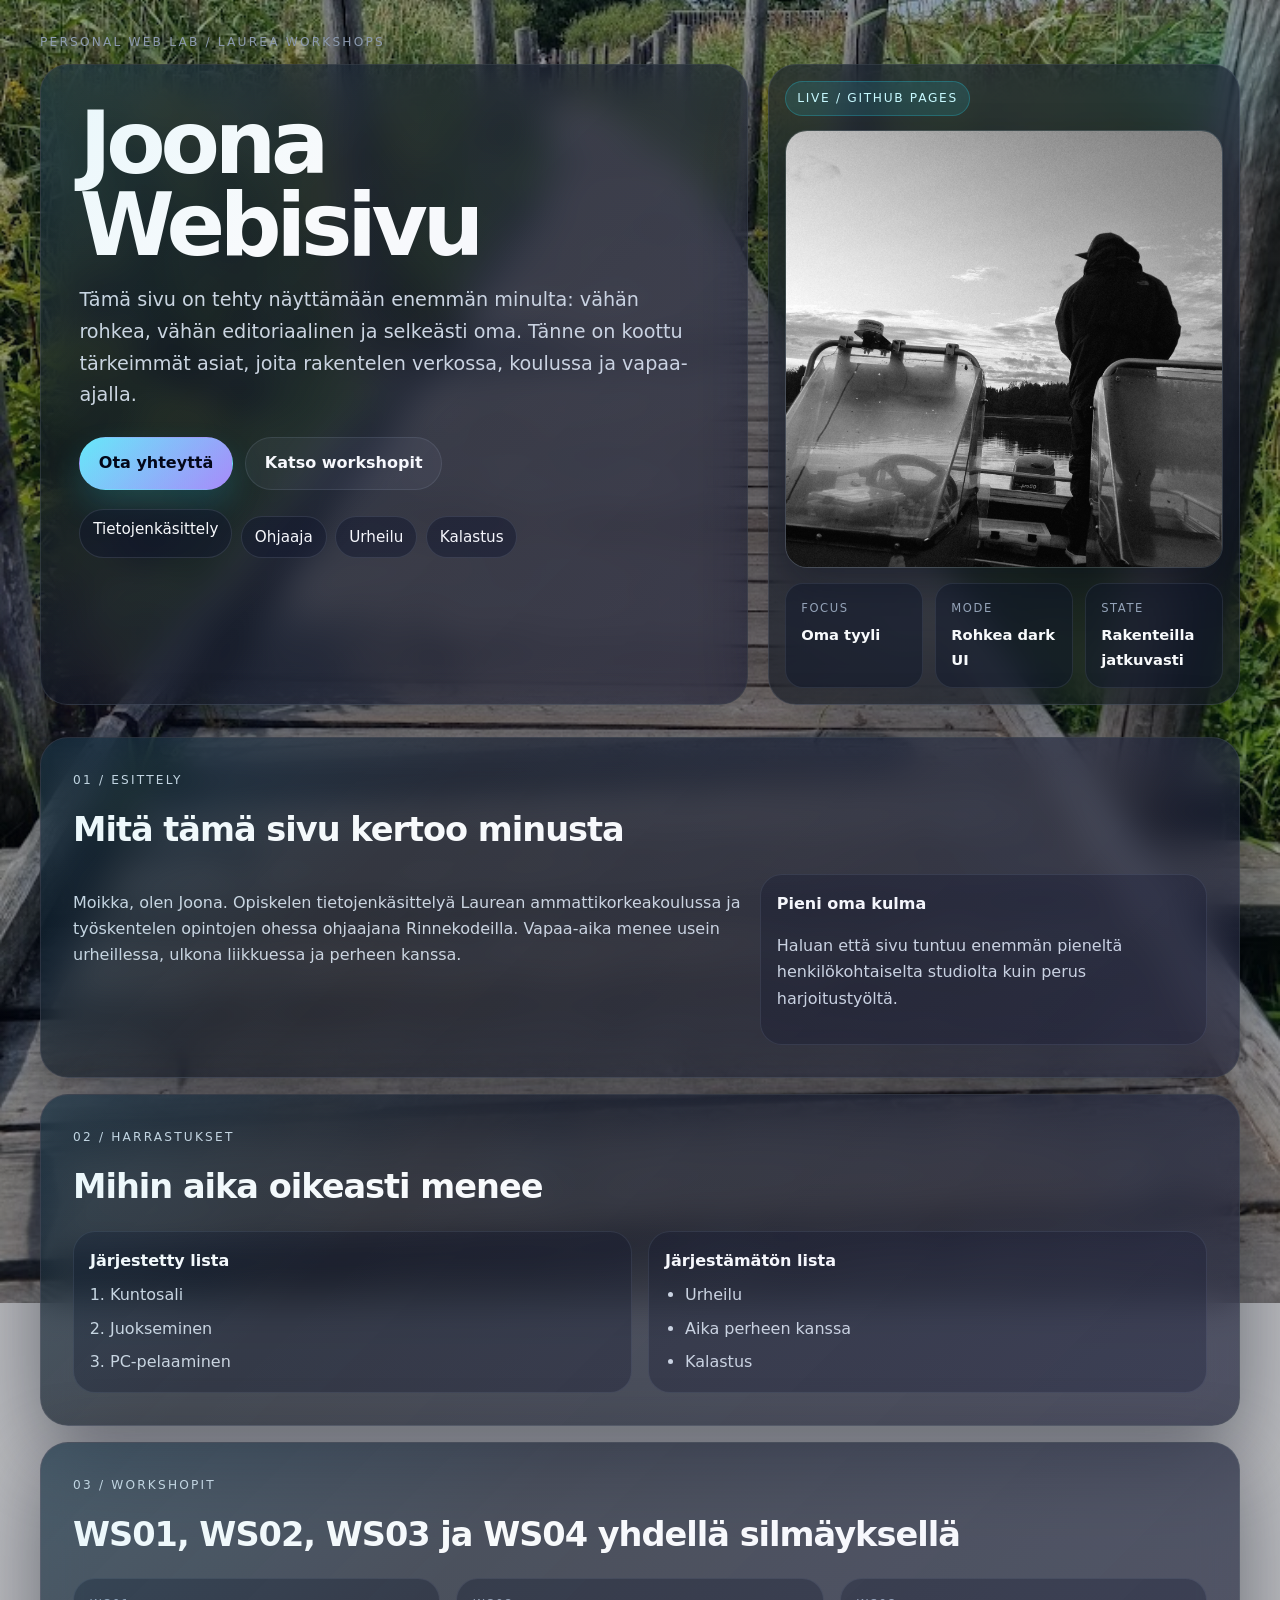
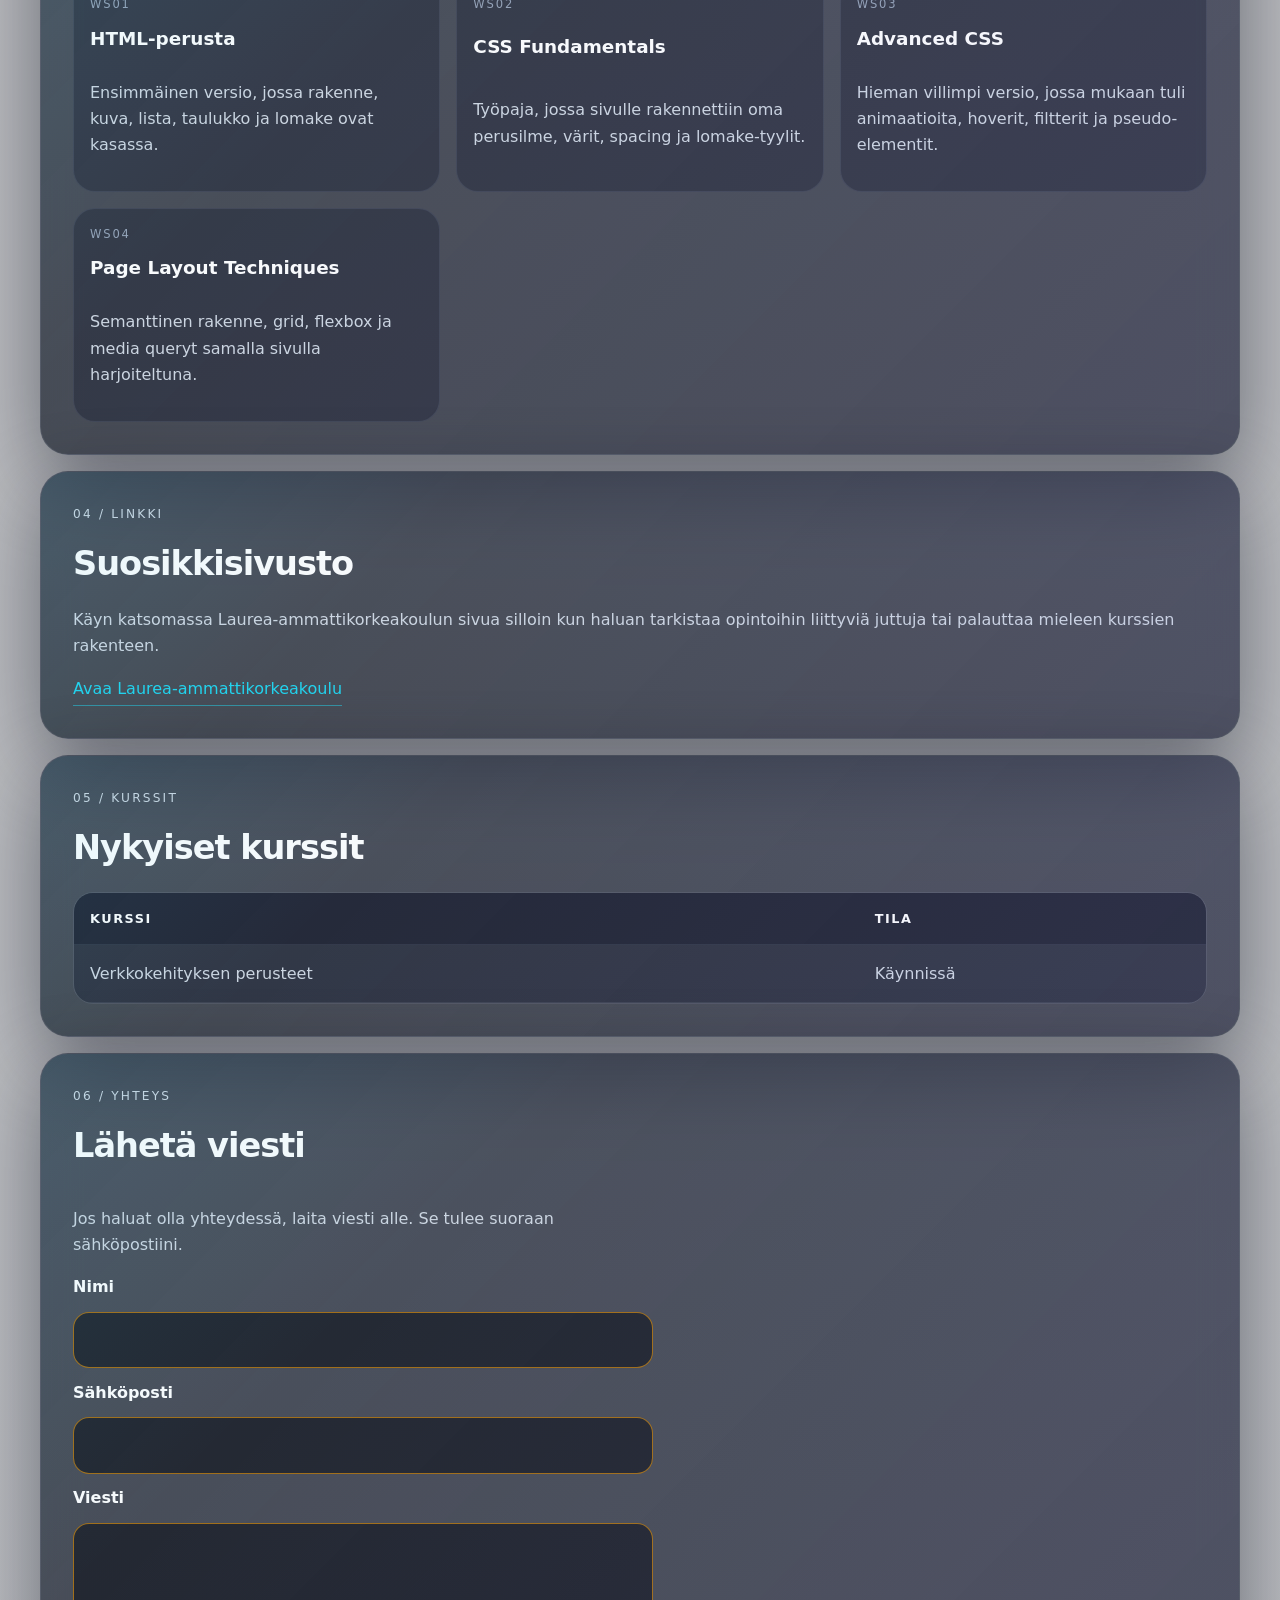
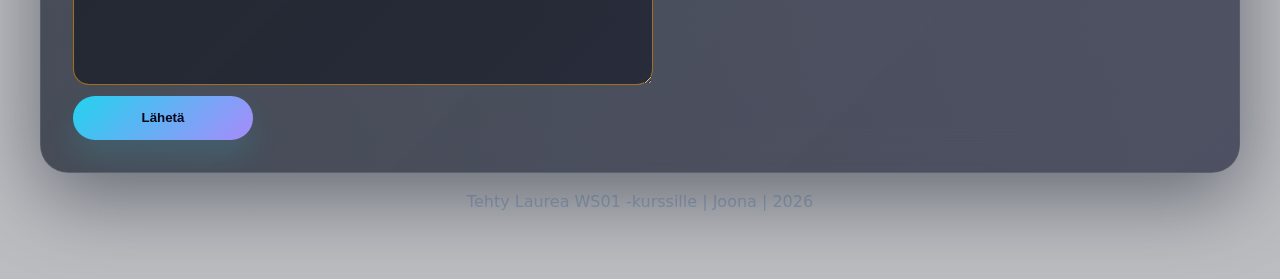
==== commit 0ac3eddb: "Add WS04 page layout workshop and homepage link" ====
--- a/index.html
+++ b/index.html
@@ -110,7 +110,7 @@
             <section class="panel" id="workshopit" aria-labelledby="workshops-heading">
                 <div class="section-heading">
                     <p class="section-kicker">03 / Workshopit</p>
-                    <h2 id="workshops-heading">WS01, WS02 ja WS03 yhdellä silmäyksellä</h2>
+                    <h2 id="workshops-heading">WS01, WS02, WS03 ja WS04 yhdellä silmäyksellä</h2>
                 </div>
                 <div class="workshop-grid">
                     <a class="workshop-card" href="ws01/" target="_blank" rel="noopener noreferrer">
@@ -127,6 +127,11 @@
                         <span>WS03</span>
                         <strong>Advanced CSS</strong>
                         <p>Hieman villimpi versio, jossa mukaan tuli animaatioita, hoverit, filtterit ja pseudo-elementit.</p>
+                    </a>
+                    <a class="workshop-card" href="ws04/" target="_blank" rel="noopener noreferrer">
+                        <span>WS04</span>
+                        <strong>Page Layout Techniques</strong>
+                        <p>Semanttinen rakenne, grid, flexbox ja media queryt samalla sivulla harjoiteltuna.</p>
                     </a>
                 </div>
             </section>
--- a/styles.css
+++ b/styles.css
@@ -1,8 +1,8 @@
 :root {
     --bg: #070b14;
     --bg-soft: #0d1424;
-    --surface: rgba(12, 18, 32, 0.76);
-    --surface-strong: rgba(16, 24, 44, 0.9);
+    --surface: rgba(12, 18, 32, 0.56);
+    --surface-strong: rgba(16, 24, 44, 0.74);
     --surface-border: rgba(148, 163, 184, 0.18);
     --text: #cbd5e1;
     --text-strong: #f8fafc;
@@ -28,10 +28,8 @@
     line-height: 1.65;
     color: var(--text);
     background:
-        radial-gradient(circle at top left, rgba(167, 139, 250, 0.18), transparent 28%),
-        radial-gradient(circle at 85% 8%, rgba(34, 211, 238, 0.16), transparent 26%),
-        radial-gradient(circle at 50% 100%, rgba(245, 158, 11, 0.10), transparent 24%),
-        linear-gradient(180deg, #050814 0%, #09111f 45%, #050814 100%);
+        linear-gradient(180deg, rgba(5, 8, 20, 0.28) 0%, rgba(9, 17, 31, 0.28) 100%),
+        url("images/20250722_141517.jpg") center / cover no-repeat fixed;
 }
 
 body::before,
@@ -110,7 +108,7 @@
 .panel {
     position: relative;
     border: 1px solid var(--surface-border);
-    background: linear-gradient(180deg, rgba(20, 28, 46, 0.82), rgba(10, 17, 30, 0.82));
+    background: linear-gradient(180deg, rgba(20, 28, 46, 0.66), rgba(10, 17, 30, 0.66));
     box-shadow: var(--shadow);
     backdrop-filter: blur(18px);
 }
@@ -301,7 +299,7 @@
 .workshop-card {
     border-radius: 22px;
     border: 1px solid rgba(148, 163, 184, 0.15);
-    background: rgba(15, 23, 42, 0.5);
+    background: rgba(15, 23, 42, 0.34);
     padding: 1rem;
 }
 
@@ -381,7 +379,7 @@
     width: 100%;
     border-collapse: collapse;
     min-width: 320px;
-    background: rgba(15, 23, 42, 0.52);
+    background: rgba(15, 23, 42, 0.38);
 }
 
 th,
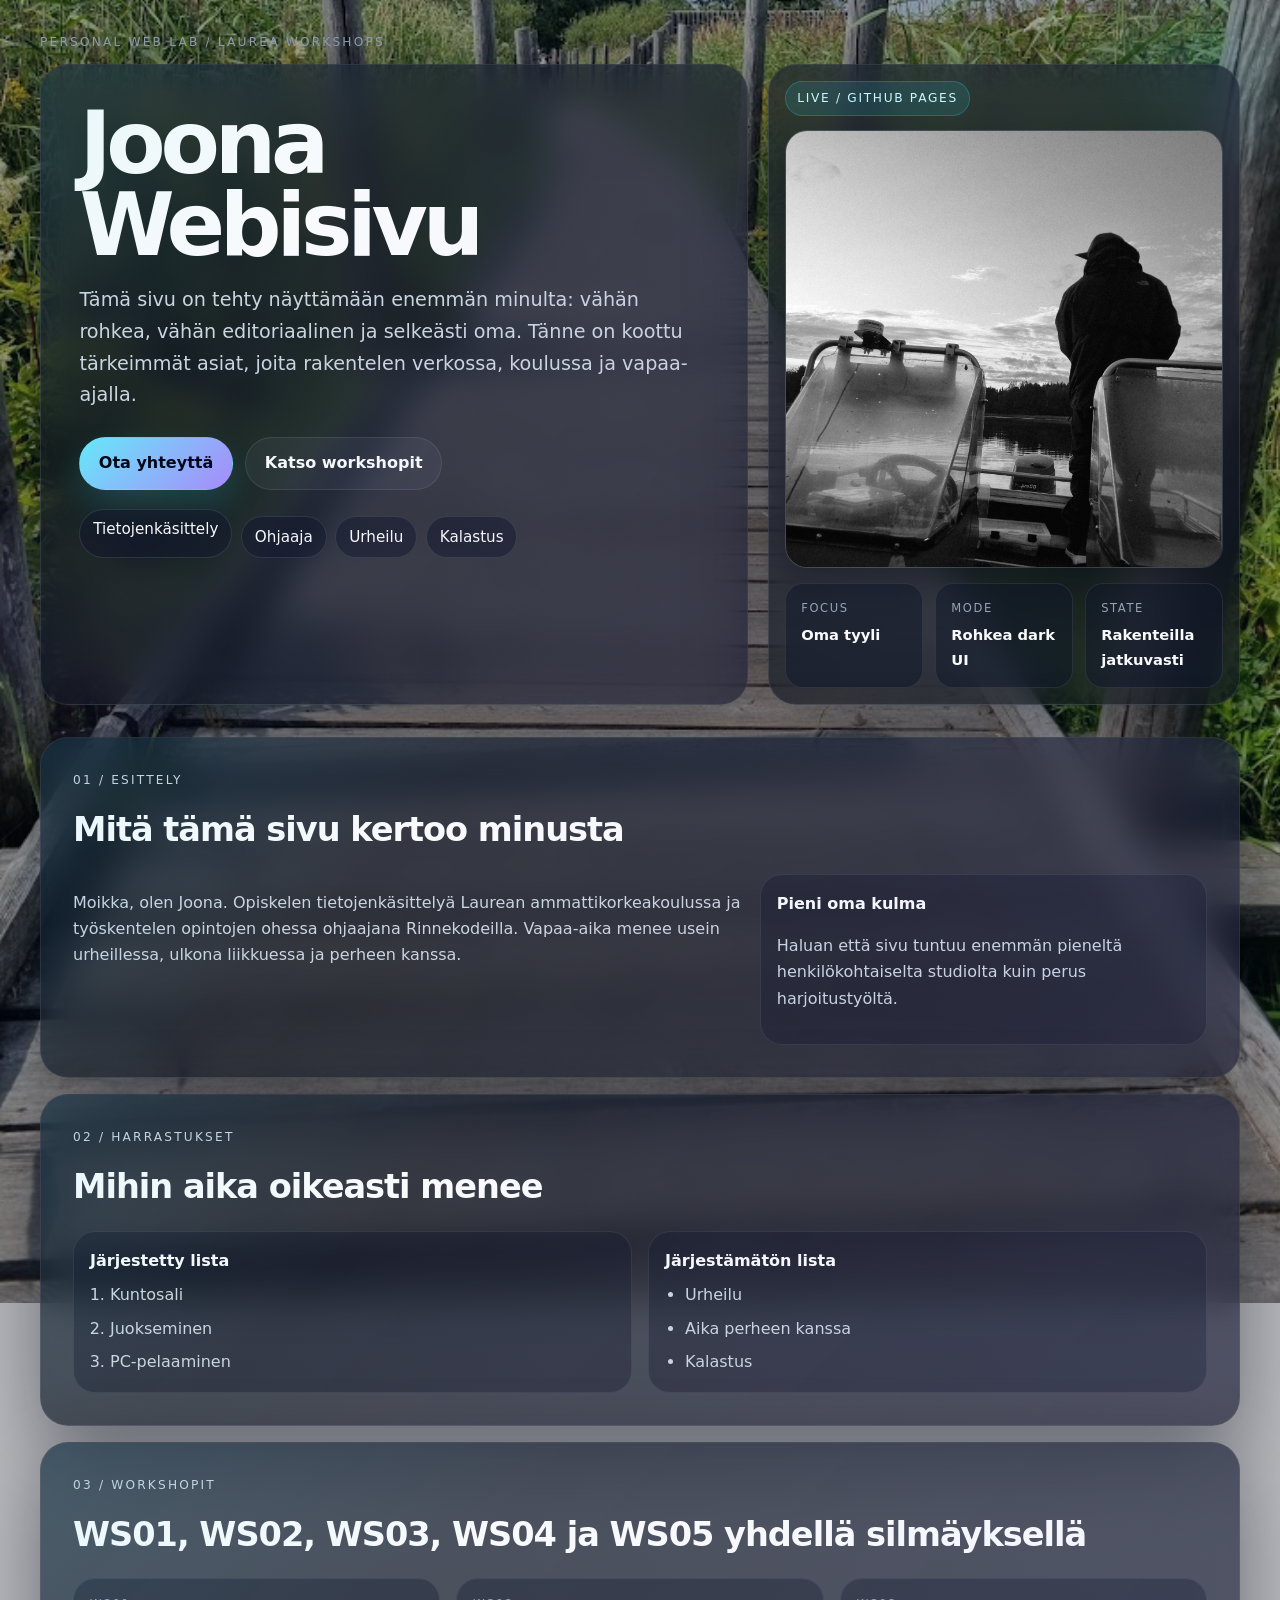
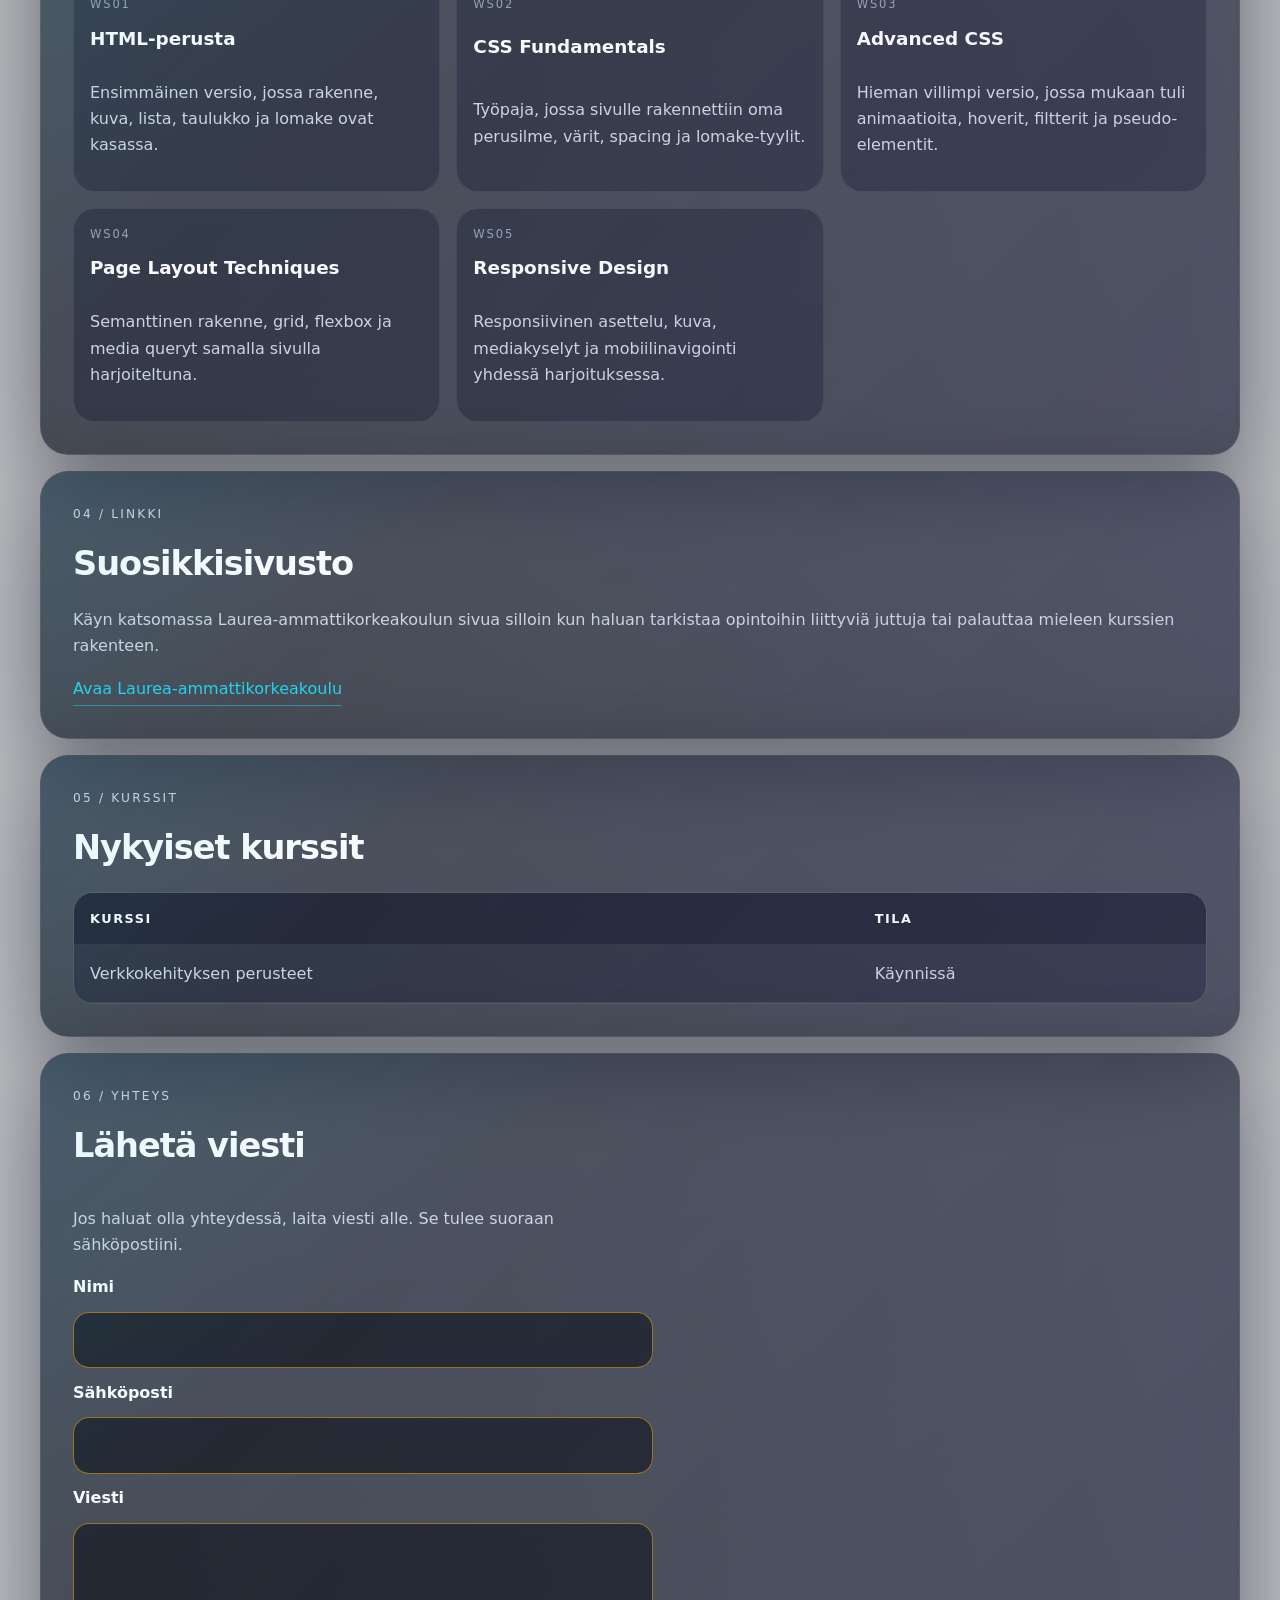
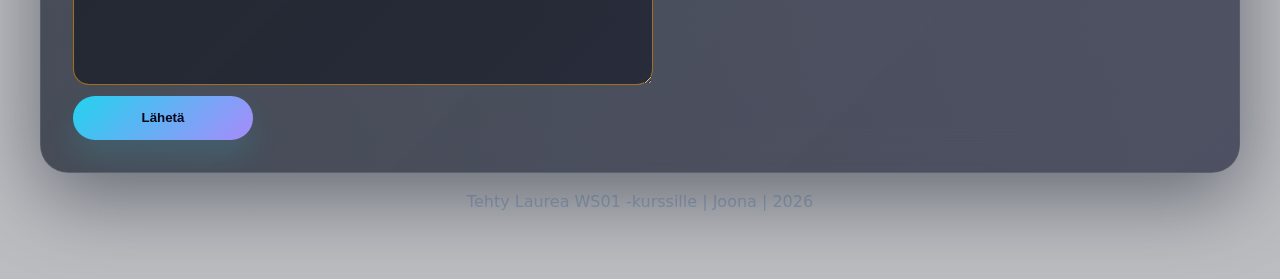
==== commit f4e1dfbb: "Add WS05 responsive design workshop and homepage link" ====
--- a/index.html
+++ b/index.html
@@ -4,9 +4,11 @@
 <head>
     <meta charset="UTF-8">
     <meta name="viewport" content="width=device-width, initial-scale=1.0">
-    <meta http-equiv="Content-Security-Policy" content="default-src 'self'; img-src 'self' data: https:; style-src 'self'; form-action 'self' https://formsubmit.co; base-uri 'none'; object-src 'none'; frame-ancestors 'none'; upgrade-insecure-requests">
+    <meta http-equiv="Content-Security-Policy"
+        content="default-src 'self'; img-src 'self' data: https:; style-src 'self'; form-action 'self' https://formsubmit.co; base-uri 'none'; object-src 'none'; frame-ancestors 'none'; upgrade-insecure-requests">
     <meta name="referrer" content="strict-origin-when-cross-origin">
-    <meta name="description" content="Joona Webisivu on rohkeasti uudistettu henkilökohtainen sivu Laurea-työpajoja varten.">
+    <meta name="description"
+        content="Joona Webisivu on rohkeasti uudistettu henkilökohtainen sivu Laurea-työpajoja varten.">
     <title>Joona Webisivu</title>
     <link rel="stylesheet" href="styles.css">
 </head>
@@ -22,7 +24,8 @@
                 <div class="hero-copy">
                     <h1>Joona Webisivu</h1>
                     <p class="lead">
-                        Tämä sivu on tehty näyttämään enemmän minulta: vähän rohkea, vähän editoriaalinen ja selkeästi oma.
+                        Tämä sivu on tehty näyttämään enemmän minulta: vähän rohkea, vähän editoriaalinen ja selkeästi
+                        oma.
                         Tänne on koottu tärkeimmät asiat, joita rakentelen verkossa, koulussa ja vapaa-ajalla.
                     </p>
 
@@ -41,7 +44,8 @@
 
                 <aside class="hero-card">
                     <div class="hero-badge">Live / GitHub Pages</div>
-                    <img src="images/20250708_213946.jpg" alt="Kesäiltaa viettämässä kalastuksen merkeissä" width="340" height="340">
+                    <img src="images/20250708_213946.jpg" alt="Kesäiltaa viettämässä kalastuksen merkeissä" width="340"
+                        height="340">
                     <div class="hero-facts">
                         <div>
                             <span>Focus</span>
@@ -110,7 +114,7 @@
             <section class="panel" id="workshopit" aria-labelledby="workshops-heading">
                 <div class="section-heading">
                     <p class="section-kicker">03 / Workshopit</p>
-                    <h2 id="workshops-heading">WS01, WS02, WS03 ja WS04 yhdellä silmäyksellä</h2>
+                    <h2 id="workshops-heading">WS01, WS02, WS03, WS04 ja WS05 yhdellä silmäyksellä</h2>
                 </div>
                 <div class="workshop-grid">
                     <a class="workshop-card" href="ws01/" target="_blank" rel="noopener noreferrer">
@@ -126,13 +130,19 @@
                     <a class="workshop-card" href="ws03/" target="_blank" rel="noopener noreferrer">
                         <span>WS03</span>
                         <strong>Advanced CSS</strong>
-                        <p>Hieman villimpi versio, jossa mukaan tuli animaatioita, hoverit, filtterit ja pseudo-elementit.</p>
+                        <p>Hieman villimpi versio, jossa mukaan tuli animaatioita, hoverit, filtterit ja
+                            pseudo-elementit.</p>
                     </a>
                     <a class="workshop-card" href="ws04/" target="_blank" rel="noopener noreferrer">
                         <span>WS04</span>
                         <strong>Page Layout Techniques</strong>
                         <p>Semanttinen rakenne, grid, flexbox ja media queryt samalla sivulla harjoiteltuna.</p>
                     </a>
+                    <a class="workshop-card" href="ws05/" target="_blank" rel="noopener noreferrer">
+                        <span>WS05</span>
+                        <strong>Responsive Design</strong>
+                        <p>Responsiivinen asettelu, kuva, mediakyselyt ja mobiilinavigointi yhdessä harjoituksessa.</p>
+                    </a>
                 </div>
             </section>
 
@@ -145,7 +155,8 @@
                     Käyn katsomassa Laurea-ammattikorkeakoulun sivua silloin kun haluan tarkistaa opintoihin liittyviä
                     juttuja tai palauttaa mieleen kurssien rakenteen.
                 </p>
-                <a class="inline-link" href="https://www.laurea.fi" target="_blank" rel="noopener noreferrer">Avaa Laurea-ammattikorkeakoulu</a>
+                <a class="inline-link" href="https://www.laurea.fi" target="_blank" rel="noopener noreferrer">Avaa
+                    Laurea-ammattikorkeakoulu</a>
             </section>
 
             <section class="panel" aria-labelledby="table-heading">
@@ -176,7 +187,8 @@
                     <p class="section-kicker">06 / Yhteys</p>
                     <h2 id="form-heading">Lähetä viesti</h2>
                 </div>
-                <p class="contact-intro">Jos haluat olla yhteydessä, laita viesti alle. Se tulee suoraan sähköpostiini.</p>
+                <p class="contact-intro">Jos haluat olla yhteydessä, laita viesti alle. Se tulee suoraan sähköpostiini.
+                </p>
                 <form class="contact-form" action="https://formsubmit.co/joonajehkonen1996@gmail.com" method="post">
                     <input type="hidden" name="_subject" value="Uusi viesti Joona Websivu -lomakkeesta">
                     <input type="hidden" name="_template" value="table">
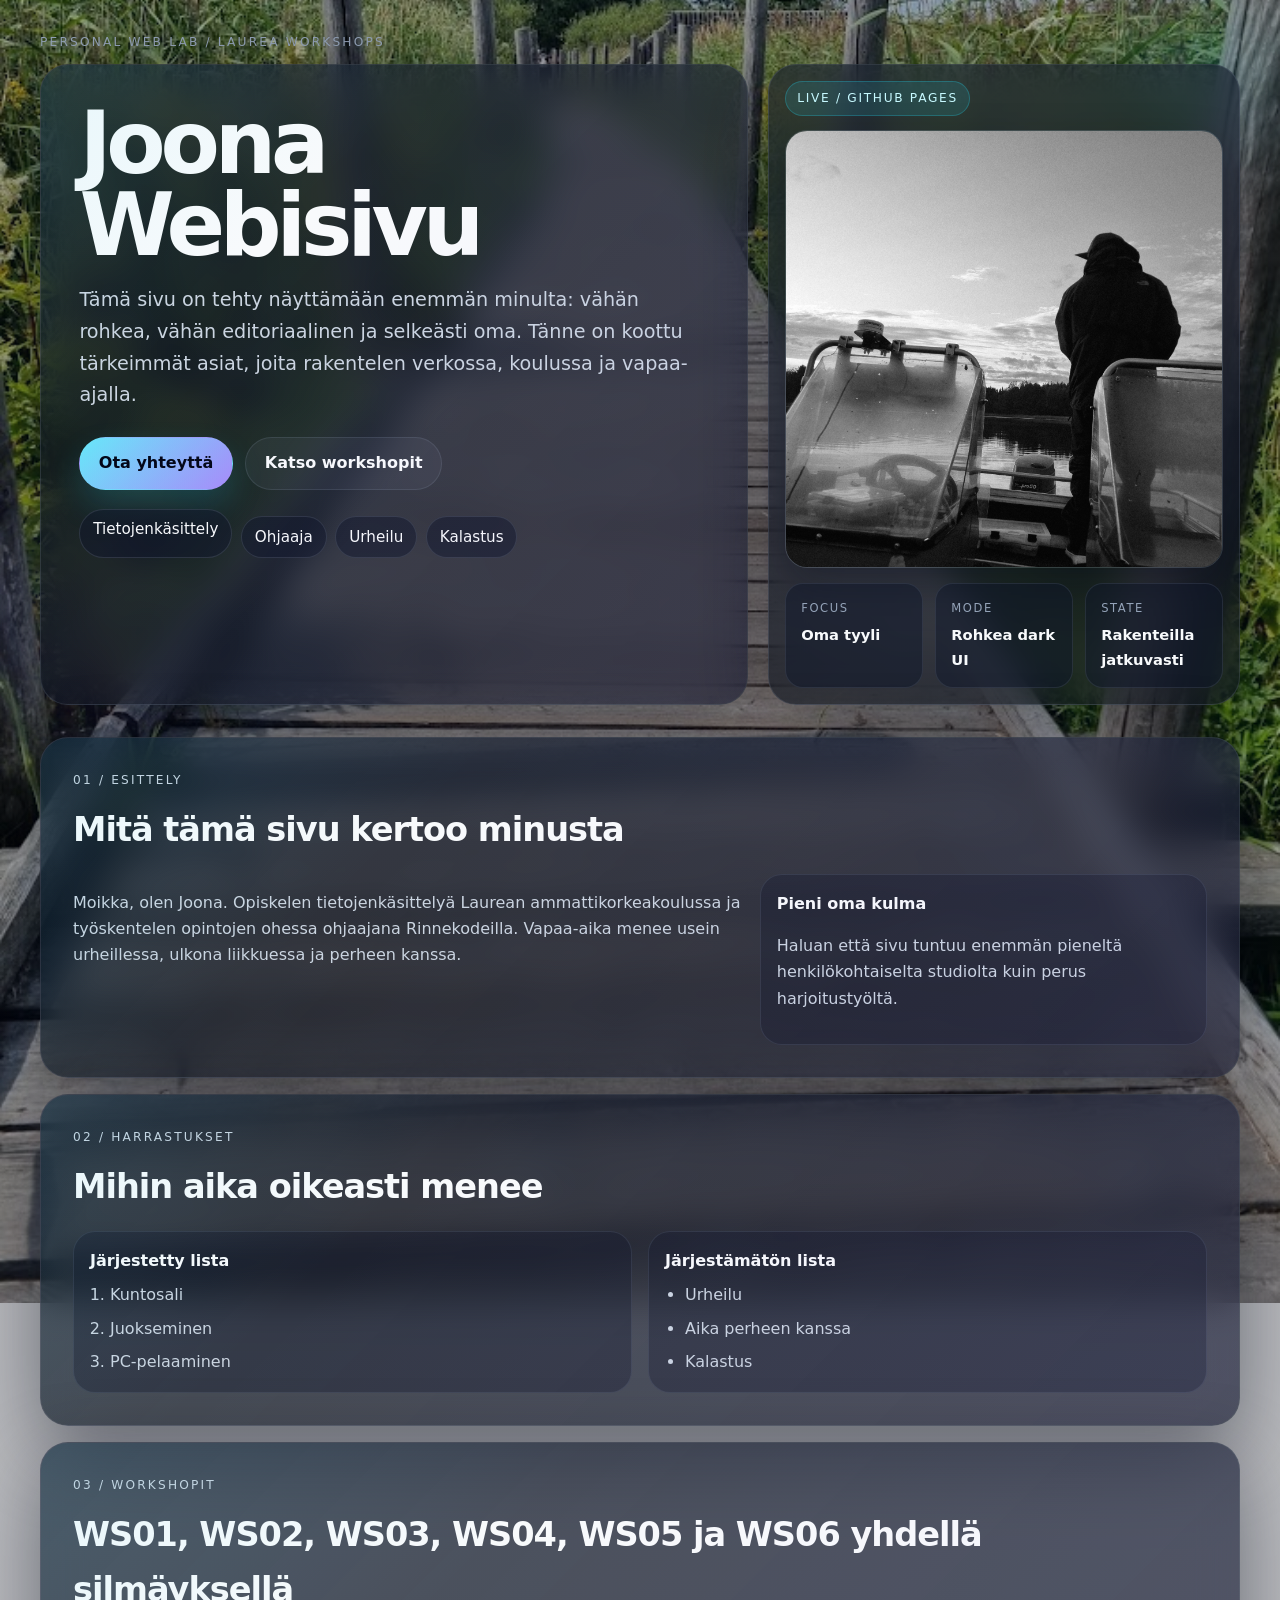
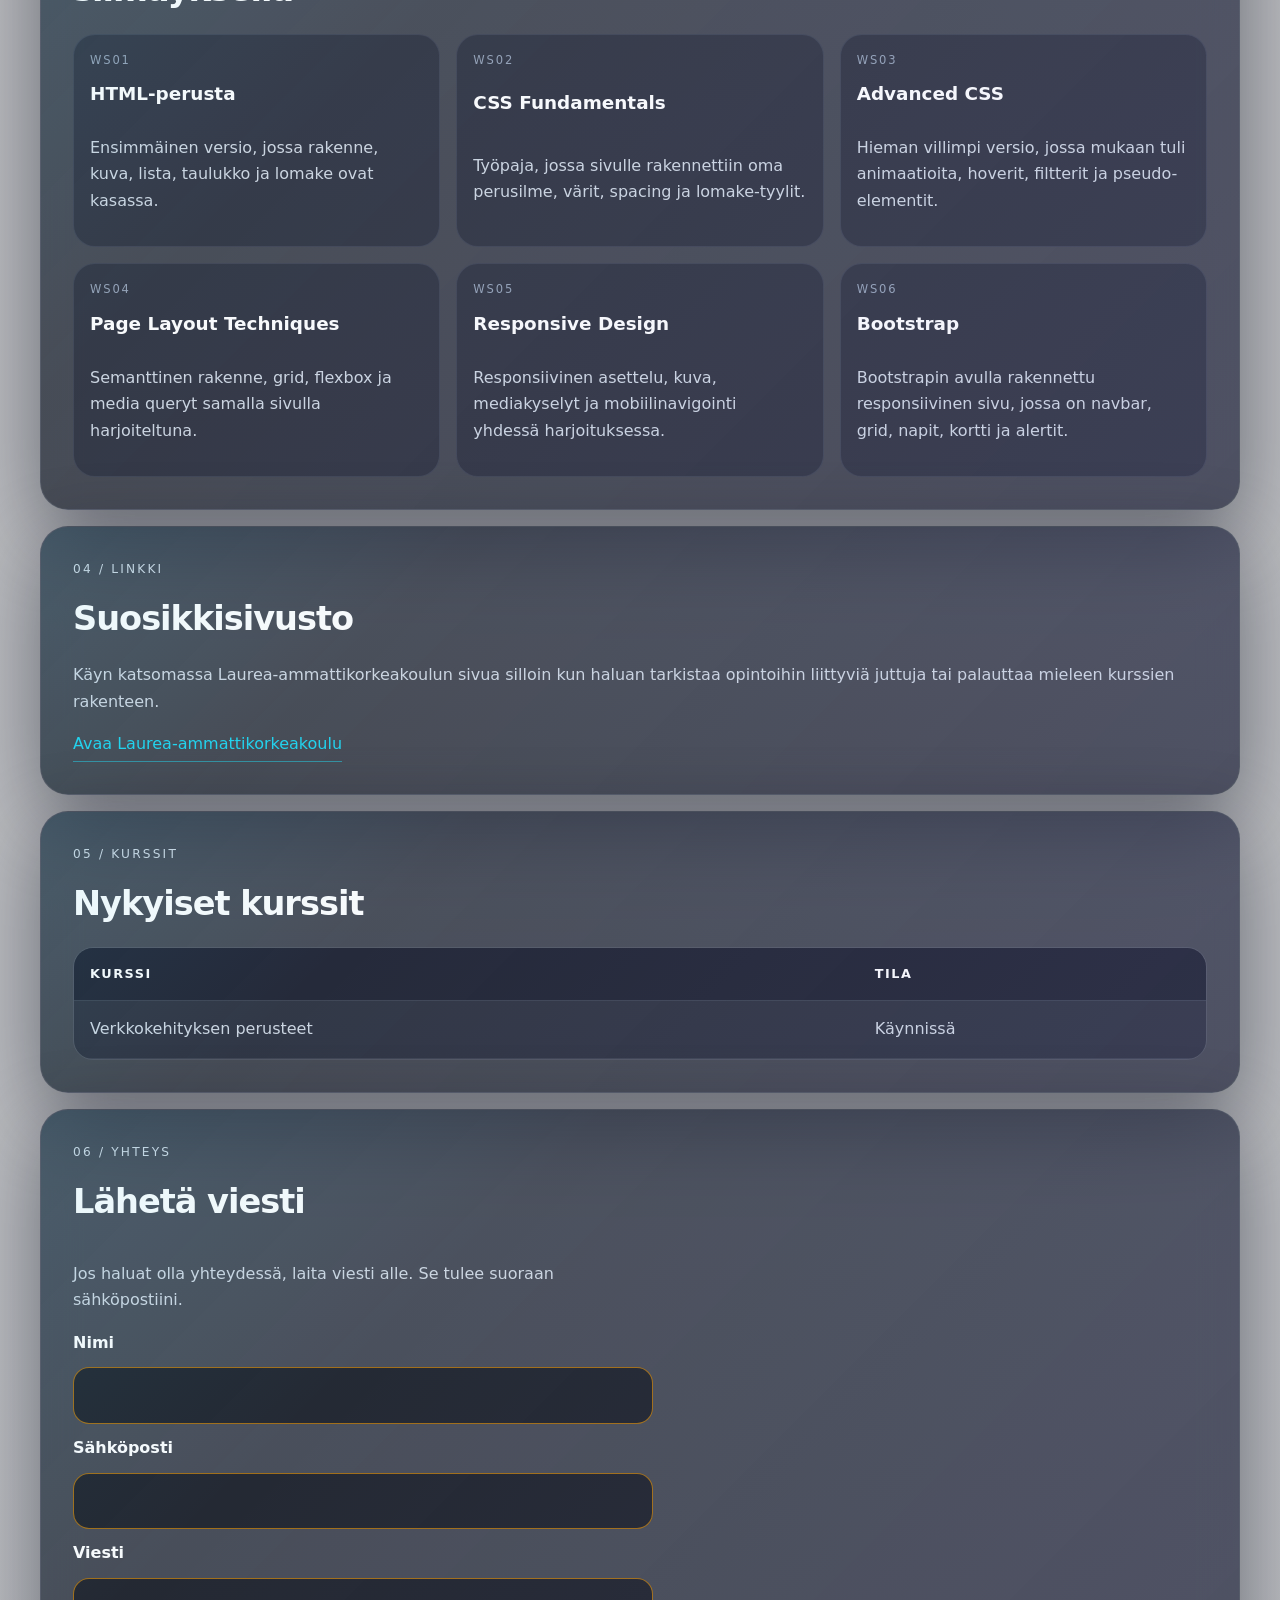
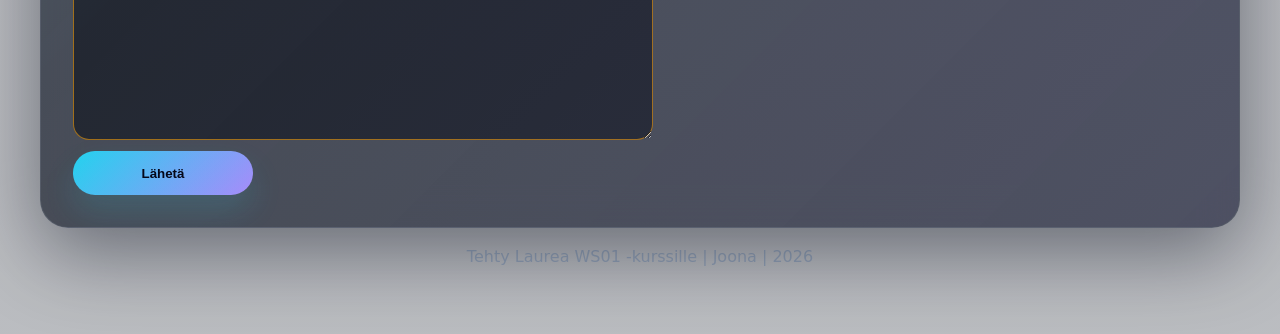
==== commit 13d2fca6: "Add Bootstrap workshop 6" ====
--- a/index.html
+++ b/index.html
@@ -114,7 +114,7 @@
             <section class="panel" id="workshopit" aria-labelledby="workshops-heading">
                 <div class="section-heading">
                     <p class="section-kicker">03 / Workshopit</p>
-                    <h2 id="workshops-heading">WS01, WS02, WS03, WS04 ja WS05 yhdellä silmäyksellä</h2>
+                    <h2 id="workshops-heading">WS01, WS02, WS03, WS04, WS05 ja WS06 yhdellä silmäyksellä</h2>
                 </div>
                 <div class="workshop-grid">
                     <a class="workshop-card" href="ws01/" target="_blank" rel="noopener noreferrer">
@@ -142,6 +142,11 @@
                         <span>WS05</span>
                         <strong>Responsive Design</strong>
                         <p>Responsiivinen asettelu, kuva, mediakyselyt ja mobiilinavigointi yhdessä harjoituksessa.</p>
+                    </a>
+                    <a class="workshop-card" href="ws06/" target="_blank" rel="noopener noreferrer">
+                        <span>WS06</span>
+                        <strong>Bootstrap</strong>
+                        <p>Bootstrapin avulla rakennettu responsiivinen sivu, jossa on navbar, grid, napit, kortti ja alertit.</p>
                     </a>
                 </div>
             </section>
